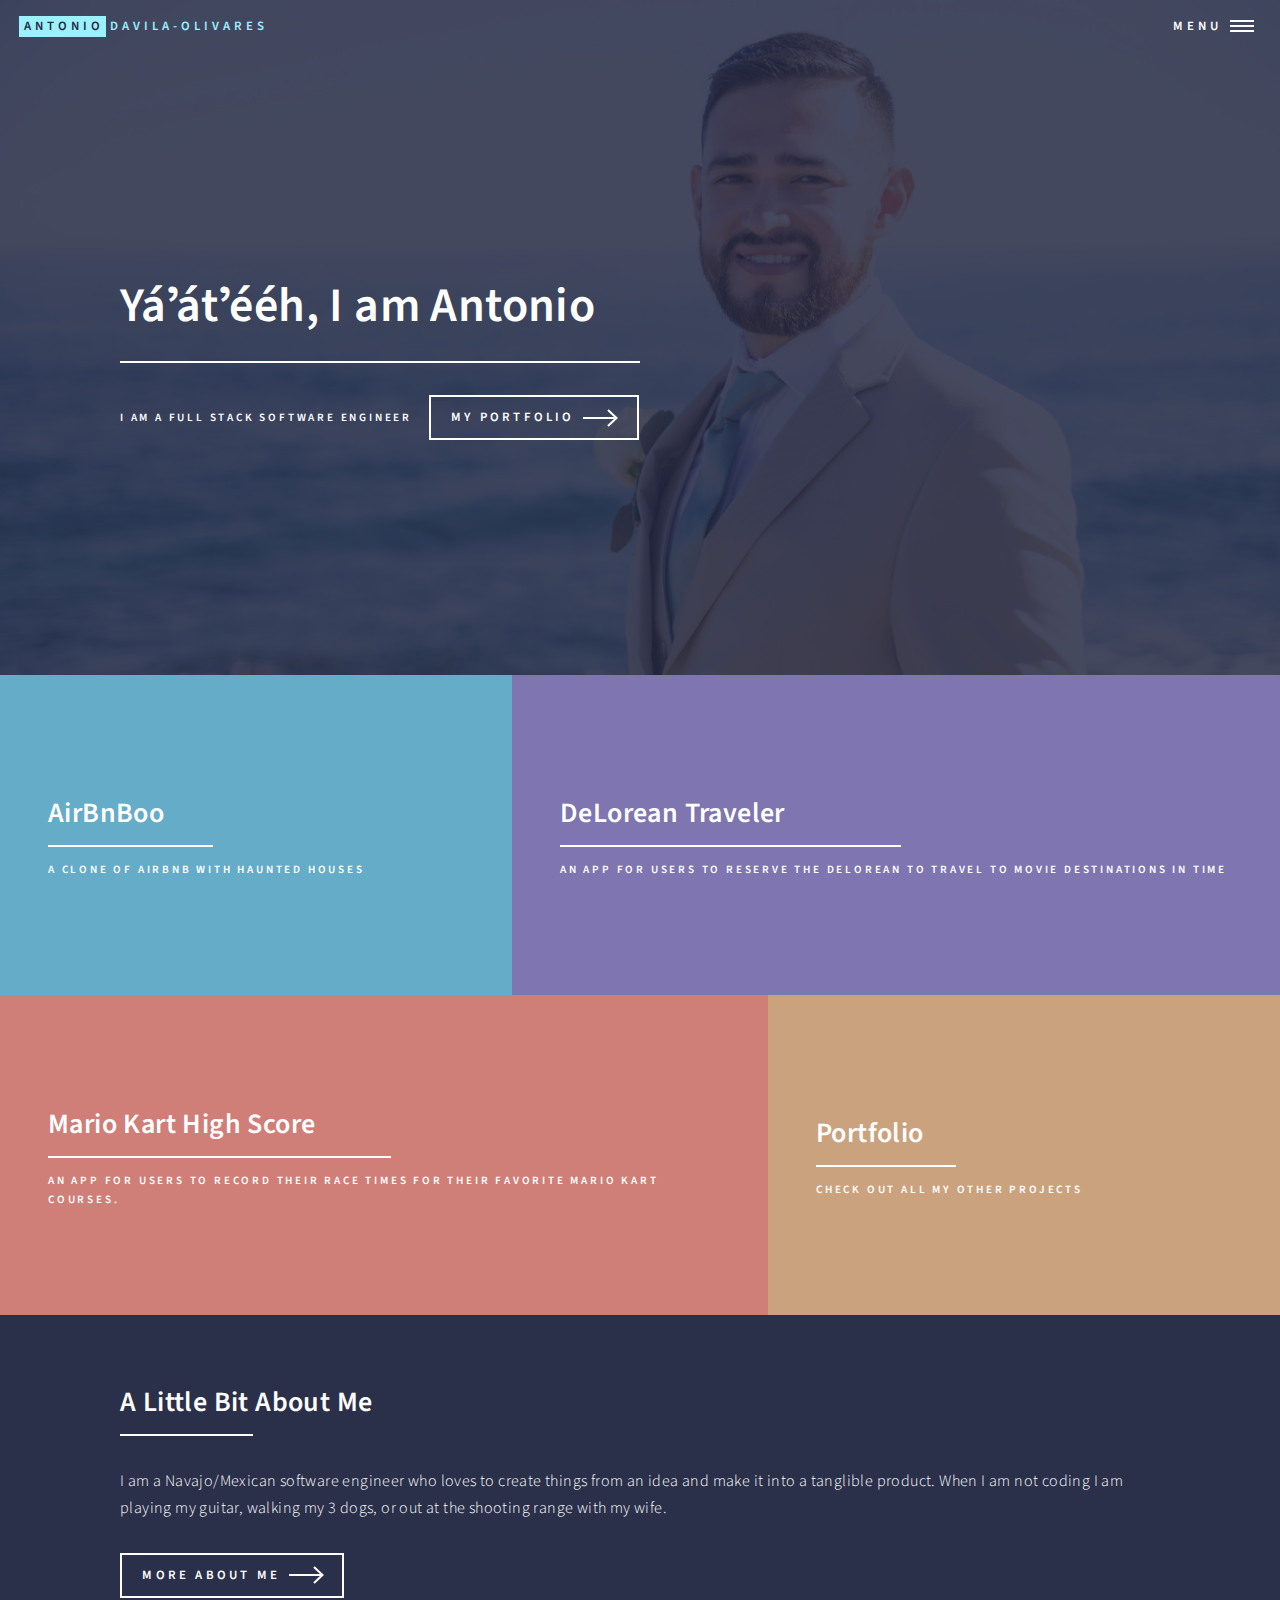
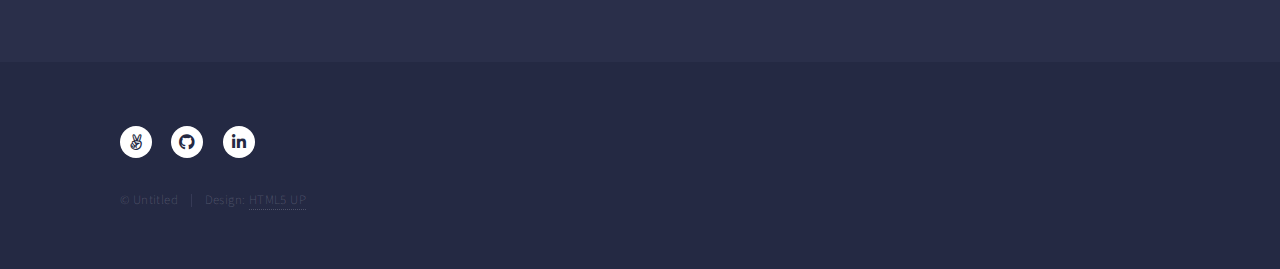
==== index.html @ 23ee0248 "working on landingPage" ====
<!DOCTYPE HTML>
<!--
	Forty by HTML5 UP
	html5up.net | @ajlkn
	Free for personal and commercial use under the CCA 3.0 license (html5up.net/license)
-->
<html>
	<head>
		<title>Antonio Davila-Olivares</title>
		<meta charset="utf-8" />
		<meta name="viewport" content="width=device-width, initial-scale=1, user-scalable=no" />
		<link rel="stylesheet" href="assets/css/main.css" />
		<noscript><link rel="stylesheet" href="assets/css/noscript.css" /></noscript>
	</head>
	<body class="is-preload">

		<!-- Wrapper -->
			<div id="wrapper">

				<!-- Header -->
					<header id="header" class="alt">
						<a href="index.html" class="logo"><strong>Antonio</strong><span>Davila-Olivares</span></a>
						<nav>
							<a href="#menu">Menu</a>
						</nav>
					</header>

				<!-- Menu -->
					<nav id="menu">
						<ul class="links">
							<li><a href="index.html">Home</a></li>
							<li><a href="landing.html">Portfolio</a></li>
							<li><a href="generic.html">About Me</a></li>
							<li><a href="elements.html">Technologies</a></li>
						</ul>
					</nav>

				<!-- Banner -->
					<section id="banner" class="major">
						<div class="inner">
							<header class="major">
								<h1>Yáʼátʼééh, I am Antonio</h1>
							</header>
							<div class="content">
								<p>I am a full stack software engineer</p>
								<ul class="actions">
									<li><a href="landing.html" class="button next scrolly">My Portfolio</a></li>
								</ul>
							</div>
						</div>
					</section>

				<!-- Main -->
					<div id="main">


						<!-- One -->
							<section id="one" class="tiles">
								<article>
									<span class="image">
										<img src="https://media1.giphy.com/media/W5rXveDngb0D6/giphy.gif?cid=ecf05e47oifpholfe19t1qh4nmz3v8sw7a6w4mc2pzwg3xkx&rid=giphy.gif&ct=g" alt="" />
									</span>
									<header class="major">
										<h3><a href="https://github.com/D3vila/AirBnBoo-SoloProject" class="link">AirBnBoo</a></h3>
										<p> A clone of Airbnb with haunted houses</p>
									</header>
								</article>
								<article>
									<span class="image">
										<img src="https://media4.giphy.com/media/xsF1FSDbjguis/giphy.gif?cid=ecf05e475w88r92zbsj252c6mgjaj22ng791pa59imxisonp&rid=giphy.gif&ct=g" alt="" />
									</span>
									<header class="major">
										<h3><a href="https://solo-project-bttf.herokuapp.com/" class="link">DeLorean Traveler</a></h3>
										<p>an app for users to reserve the Delorean to travel to movie destinations in time</p>
									</header>
								</article>
								<article>
									<span class="image">
										<img src="https://media3.giphy.com/media/3otPoptHYvXtDAqwxO/giphy.gif?cid=ecf05e47icu1dcdpd5lq7aym16qsueprvhxlj3joc48tbfrv&rid=giphy.gif&ct=g" alt="" />
									</span>
									<header class="major">
										<h3><a href="https://mk-highscores.herokuapp.com/" class="link">Mario Kart High Score</a></h3>
										<p>an app for users to record their race times for their favorite Mario Kart courses.</p>
									</header>
								</article>
								<article>
									<span class="image">
										<img src="https://media4.giphy.com/media/26tn33aiTi1jkl6H6/giphy.gif?cid=ecf05e473yp33sf59au4kofpn9oe1up4dvb3ak9xywgc6qxr&rid=giphy.gif&ct=g" alt="" />
									</span>
									<header class="major">
										<h3><a href="landing.html" class="link">Portfolio</a></h3>
										<p>Check out all my other projects</p>
									</header>
								</article>
							</section>

						<!-- Two -->
							<section id="two">
								<div class="inner">
									<header class="major">
										<h2>A Little Bit About Me</h2>
									</header>
									<p>I am a Navajo/Mexican software engineer who loves to create things from an idea and make it into a tanglible product. When I am not coding I am playing my guitar, walking my 3 dogs, or out at the shooting range with my wife. </p>
									<ul class="actions">
										<li><a href="landing.html" class="button next">More about me</a></li>
									</ul>
								</div>
							</section>

					</div>

				<!-- Contact -->
					<!-- <section id="contact">
						<div class="inner">
							<section>
								<form method="post" action="#">
									<div class="fields">
										<div class="field half">
											<label for="name">Name</label>
											<input type="text" name="name" id="name" />
										</div>
										<div class="field half">
											<label for="email">Email</label>
											<input type="text" name="email" id="email" />
										</div>
										<div class="field">
											<label for="message">Message</label>
											<textarea name="message" id="message" rows="6"></textarea>
										</div>
									</div>
									<ul class="actions">
										<li><input type="submit" value="Send Message" class="primary" /></li>
										<li><input type="reset" value="Clear" /></li>
									</ul>
								</form>
							</section>
							<section class="split">
								<section>
									<div class="contact-method">
										<span class="icon solid alt fa-envelope"></span>
										<h3>Email</h3>
										<a href="#">information@untitled.tld</a>
									</div>
								</section>
								<section>
									<div class="contact-method">
										<span class="icon solid alt fa-phone"></span>
										<h3>Phone</h3>
										<span>(000) 000-0000 x12387</span>
									</div>
								</section>
								<section>
									<div class="contact-method">
										<span class="icon solid alt fa-home"></span>
										<h3>Address</h3>
										<span>1234 Somewhere Road #5432<br />
										Nashville, TN 00000<br />
										United States of America</span>
									</div>
								</section>
							</section>
						</div>
					</section> -->

				<!-- Footer -->
					<footer id="footer">
						<div class="inner">
							<ul class="icons">
								<!-- <li><a href="#" class="icon brands alt fa-twitter"><span class="label">Twitter</span></a></li>
								<li><a href="#" class="icon brands alt fa-facebook-f"><span class="label">Facebook</span></a></li> -->
								<li><a href="https://angel.co/u/antonio-davila-olivares" class="icon brands alt fa-angellist"><span class="label">Angel List</span></a></li>
								<li><a href="https://github.com/D3vila" class="icon brands alt fa-github"><span class="label">GitHub</span></a></li>
								<li><a href="https://www.linkedin.com/in/antonio-davila-olivares-843856212/" class="icon brands alt fa-linkedin-in"><span class="label">LinkedIn</span></a></li>
							</ul>
							<ul class="copyright">
								<li>&copy; Untitled</li><li>Design: <a href="https://html5up.net">HTML5 UP</a></li>
							</ul>
						</div>
					</footer>

			</div>

		<!-- Scripts -->
			<script src="assets/js/jquery.min.js"></script>
			<script src="assets/js/jquery.scrolly.min.js"></script>
			<script src="assets/js/jquery.scrollex.min.js"></script>
			<script src="assets/js/browser.min.js"></script>
			<script src="assets/js/breakpoints.min.js"></script>
			<script src="assets/js/util.js"></script>
			<script src="assets/js/main.js"></script>

	</body>
</html>
---- assets/css/main.css ----
@import url(fontawesome-all.min.css);
@import url("https://fonts.googleapis.com/css?family=Source+Sans+Pro:300,300italic,600,600italic");

/*
	Forty by HTML5 UP
	html5up.net | @ajlkn
	Free for personal and commercial use under the CCA 3.0 license (html5up.net/license)
*/

html, body, div, span, applet, object,
iframe, h1, h2, h3, h4, h5, h6, p, blockquote,
pre, a, abbr, acronym, address, big, cite,
code, del, dfn, em, img, ins, kbd, q, s, samp,
small, strike, strong, sub, sup, tt, var, b,
u, i, center, dl, dt, dd, ol, ul, li, fieldset,
form, label, legend, table, caption, tbody,
tfoot, thead, tr, th, td, article, aside,
canvas, details, embed, figure, figcaption,
footer, header, hgroup, menu, nav, output, ruby,
section, summary, time, mark, audio, video {
	margin: 0;
	padding: 0;
	border: 0;
	font-size: 100%;
	font: inherit;
	vertical-align: baseline;}

article, aside, details, figcaption, figure,
footer, header, hgroup, menu, nav, section {
	display: block;}

body {
	line-height: 1;
}

ol, ul {
	list-style: none;
}

blockquote, q {
	quotes: none;
}

	blockquote:before, blockquote:after, q:before, q:after {
		content: '';
		content: none;
	}

table {
	border-collapse: collapse;
	border-spacing: 0;
}

body {
	-webkit-text-size-adjust: none;
}

mark {
	background-color: transparent;
	color: inherit;
}

input::-moz-focus-inner {
	border: 0;
	padding: 0;
}

input, select, textarea {
	-moz-appearance: none;
	-webkit-appearance: none;
	-ms-appearance: none;
	appearance: none;
}

/* Basic */

	@-ms-viewport {
		width: device-width;
	}

	body {
		-ms-overflow-style: scrollbar;
	}

	@media screen and (max-width: 480px) {

		html, body {
			min-width: 320px;
		}

	}

	html {
		box-sizing: border-box;
	}

	*, *:before, *:after {
		box-sizing: inherit;
	}

	body {
		background: #242943;
	}

		body.is-preload *, body.is-preload *:before, body.is-preload *:after {
			-moz-animation: none !important;
			-webkit-animation: none !important;
			-ms-animation: none !important;
			animation: none !important;
			-moz-transition: none !important;
			-webkit-transition: none !important;
			-ms-transition: none !important;
			transition: none !important;
		}

/* Type */

	body, input, select, textarea {
		color: #ffffff;
		font-family: "Source Sans Pro", Helvetica, sans-serif;
		font-size: 17pt;
		font-weight: 300;
		letter-spacing: 0.025em;
		line-height: 1.65;
	}

		@media screen and (max-width: 1680px) {

			body, input, select, textarea {
				font-size: 14pt;
			}

		}

		@media screen and (max-width: 1280px) {

			body, input, select, textarea {
				font-size: 12pt;
			}

		}

		@media screen and (max-width: 360px) {

			body, input, select, textarea {
				font-size: 11pt;
			}

		}

	a {
		-moz-transition: color 0.2s ease-in-out, border-bottom-color 0.2s ease-in-out;
		-webkit-transition: color 0.2s ease-in-out, border-bottom-color 0.2s ease-in-out;
		-ms-transition: color 0.2s ease-in-out, border-bottom-color 0.2s ease-in-out;
		transition: color 0.2s ease-in-out, border-bottom-color 0.2s ease-in-out;
		border-bottom: dotted 1px;
		color: inherit;
		text-decoration: none;
	}

		a:hover {
			border-bottom-color: transparent;
			color: #9bf1ff !important;
		}

		a:active {
			color: #53e3fb !important;
		}

	strong, b {
		color: #ffffff;
		font-weight: 600;
	}

	em, i {
		font-style: italic;
	}

	p {
		margin: 0 0 2em 0;
	}

	h1, h2, h3, h4, h5, h6 {
		color: #ffffff;
		font-weight: 600;
		line-height: 1.65;
		margin: 0 0 1em 0;
	}

		h1 a, h2 a, h3 a, h4 a, h5 a, h6 a {
			color: inherit;
			border-bottom: 0;
		}

	h1 {
		font-size: 2.5em;
	}

	h2 {
		font-size: 1.75em;
	}

	h3 {
		font-size: 1.35em;
	}

	h4 {
		font-size: 1.1em;
	}

	h5 {
		font-size: 0.9em;
	}

	h6 {
		font-size: 0.7em;
	}

	@media screen and (max-width: 736px) {

		h1 {
			font-size: 2em;
		}

		h2 {
			font-size: 1.5em;
		}

		h3 {
			font-size: 1.25em;
		}

	}

	sub {
		font-size: 0.8em;
		position: relative;
		top: 0.5em;
	}

	sup {
		font-size: 0.8em;
		position: relative;
		top: -0.5em;
	}

	blockquote {
		border-left: solid 4px rgba(212, 212, 255, 0.1);
		font-style: italic;
		margin: 0 0 2em 0;
		padding: 0.5em 0 0.5em 2em;
	}

	code {
		background: rgba(212, 212, 255, 0.035);
		font-family: "Courier New", monospace;
		font-size: 0.9em;
		margin: 0 0.25em;
		padding: 0.25em 0.65em;
	}

	pre {
		-webkit-overflow-scrolling: touch;
		font-family: "Courier New", monospace;
		font-size: 0.9em;
		margin: 0 0 2em 0;
	}

		pre code {
			display: block;
			line-height: 1.75;
			padding: 1em 1.5em;
			overflow-x: auto;
		}

	hr {
		border: 0;
		border-bottom: solid 1px rgba(212, 212, 255, 0.1);
		margin: 2em 0;
	}

		hr.major {
			margin: 3em 0;
		}

	.align-left {
		text-align: left;
	}

	.align-center {
		text-align: center;
	}

	.align-right {
		text-align: right;
	}

/* Row */

	.row {
		display: flex;
		flex-wrap: wrap;
		box-sizing: border-box;
		align-items: stretch;
	}

		.row > * {
			box-sizing: border-box;
		}

		.row.gtr-uniform > * > :last-child {
			margin-bottom: 0;
		}

		.row.aln-left {
			justify-content: flex-start;
		}

		.row.aln-center {
			justify-content: center;
		}

		.row.aln-right {
			justify-content: flex-end;
		}

		.row.aln-top {
			align-items: flex-start;
		}

		.row.aln-middle {
			align-items: center;
		}

		.row.aln-bottom {
			align-items: flex-end;
		}

		.row > .imp {
			order: -1;
		}

		.row > .col-1 {
			width: 8.33333%;
		}

		.row > .off-1 {
			margin-left: 8.33333%;
		}

		.row > .col-2 {
			width: 16.66667%;
		}

		.row > .off-2 {
			margin-left: 16.66667%;
		}

		.row > .col-3 {
			width: 25%;
		}

		.row > .off-3 {
			margin-left: 25%;
		}

		.row > .col-4 {
			width: 33.33333%;
		}

		.row > .off-4 {
			margin-left: 33.33333%;
		}

		.row > .col-5 {
			width: 41.66667%;
		}

		.row > .off-5 {
			margin-left: 41.66667%;
		}

		.row > .col-6 {
			width: 50%;
		}

		.row > .off-6 {
			margin-left: 50%;
		}

		.row > .col-7 {
			width: 58.33333%;
		}

		.row > .off-7 {
			margin-left: 58.33333%;
		}

		.row > .col-8 {
			width: 66.66667%;
		}

		.row > .off-8 {
			margin-left: 66.66667%;
		}

		.row > .col-9 {
			width: 75%;
		}

		.row > .off-9 {
			margin-left: 75%;
		}

		.row > .col-10 {
			width: 83.33333%;
		}

		.row > .off-10 {
			margin-left: 83.33333%;
		}

		.row > .col-11 {
			width: 91.66667%;
		}

		.row > .off-11 {
			margin-left: 91.66667%;
		}

		.row > .col-12 {
			width: 100%;
		}

		.row > .off-12 {
			margin-left: 100%;
		}

		.row.gtr-0 {
			margin-top: 0;
			margin-left: 0em;
		}

			.row.gtr-0 > * {
				padding: 0 0 0 0em;
			}

			.row.gtr-0.gtr-uniform {
				margin-top: 0em;
			}

				.row.gtr-0.gtr-uniform > * {
					padding-top: 0em;
				}

		.row.gtr-25 {
			margin-top: 0;
			margin-left: -0.5em;
		}

			.row.gtr-25 > * {
				padding: 0 0 0 0.5em;
			}

			.row.gtr-25.gtr-uniform {
				margin-top: -0.5em;
			}

				.row.gtr-25.gtr-uniform > * {
					padding-top: 0.5em;
				}

		.row.gtr-50 {
			margin-top: 0;
			margin-left: -1em;
		}

			.row.gtr-50 > * {
				padding: 0 0 0 1em;
			}

			.row.gtr-50.gtr-uniform {
				margin-top: -1em;
			}

				.row.gtr-50.gtr-uniform > * {
					padding-top: 1em;
				}

		.row {
			margin-top: 0;
			margin-left: -2em;
		}

			.row > * {
				padding: 0 0 0 2em;
			}

			.row.gtr-uniform {
				margin-top: -2em;
			}

				.row.gtr-uniform > * {
					padding-top: 2em;
				}

		.row.gtr-150 {
			margin-top: 0;
			margin-left: -3em;
		}

			.row.gtr-150 > * {
				padding: 0 0 0 3em;
			}

			.row.gtr-150.gtr-uniform {
				margin-top: -3em;
			}

				.row.gtr-150.gtr-uniform > * {
					padding-top: 3em;
				}

		.row.gtr-200 {
			margin-top: 0;
			margin-left: -4em;
		}

			.row.gtr-200 > * {
				padding: 0 0 0 4em;
			}

			.row.gtr-200.gtr-uniform {
				margin-top: -4em;
			}

				.row.gtr-200.gtr-uniform > * {
					padding-top: 4em;
				}

		@media screen and (max-width: 1680px) {

			.row {
				display: flex;
				flex-wrap: wrap;
				box-sizing: border-box;
				align-items: stretch;
			}

				.row > * {
					box-sizing: border-box;
				}

				.row.gtr-uniform > * > :last-child {
					margin-bottom: 0;
				}

				.row.aln-left {
					justify-content: flex-start;
				}

				.row.aln-center {
					justify-content: center;
				}

				.row.aln-right {
					justify-content: flex-end;
				}

				.row.aln-top {
					align-items: flex-start;
				}

				.row.aln-middle {
					align-items: center;
				}

				.row.aln-bottom {
					align-items: flex-end;
				}

				.row > .imp-xlarge {
					order: -1;
				}

				.row > .col-1-xlarge {
					width: 8.33333%;
				}

				.row > .off-1-xlarge {
					margin-left: 8.33333%;
				}

				.row > .col-2-xlarge {
					width: 16.66667%;
				}

				.row > .off-2-xlarge {
					margin-left: 16.66667%;
				}

				.row > .col-3-xlarge {
					width: 25%;
				}

				.row > .off-3-xlarge {
					margin-left: 25%;
				}

				.row > .col-4-xlarge {
					width: 33.33333%;
				}

				.row > .off-4-xlarge {
					margin-left: 33.33333%;
				}

				.row > .col-5-xlarge {
					width: 41.66667%;
				}

				.row > .off-5-xlarge {
					margin-left: 41.66667%;
				}

				.row > .col-6-xlarge {
					width: 50%;
				}

				.row > .off-6-xlarge {
					margin-left: 50%;
				}

				.row > .col-7-xlarge {
					width: 58.33333%;
				}

				.row > .off-7-xlarge {
					margin-left: 58.33333%;
				}

				.row > .col-8-xlarge {
					width: 66.66667%;
				}

				.row > .off-8-xlarge {
					margin-left: 66.66667%;
				}

				.row > .col-9-xlarge {
					width: 75%;
				}

				.row > .off-9-xlarge {
					margin-left: 75%;
				}

				.row > .col-10-xlarge {
					width: 83.33333%;
				}

				.row > .off-10-xlarge {
					margin-left: 83.33333%;
				}

				.row > .col-11-xlarge {
					width: 91.66667%;
				}

				.row > .off-11-xlarge {
					margin-left: 91.66667%;
				}

				.row > .col-12-xlarge {
					width: 100%;
				}

				.row > .off-12-xlarge {
					margin-left: 100%;
				}

				.row.gtr-0 {
					margin-top: 0;
					margin-left: 0em;
				}

					.row.gtr-0 > * {
						padding: 0 0 0 0em;
					}

					.row.gtr-0.gtr-uniform {
						margin-top: 0em;
					}

						.row.gtr-0.gtr-uniform > * {
							padding-top: 0em;
						}

				.row.gtr-25 {
					margin-top: 0;
					margin-left: -0.5em;
				}

					.row.gtr-25 > * {
						padding: 0 0 0 0.5em;
					}

					.row.gtr-25.gtr-uniform {
						margin-top: -0.5em;
					}

						.row.gtr-25.gtr-uniform > * {
							padding-top: 0.5em;
						}

				.row.gtr-50 {
					margin-top: 0;
					margin-left: -1em;
				}

					.row.gtr-50 > * {
						padding: 0 0 0 1em;
					}

					.row.gtr-50.gtr-uniform {
						margin-top: -1em;
					}

						.row.gtr-50.gtr-uniform > * {
							padding-top: 1em;
						}

				.row {
					margin-top: 0;
					margin-left: -2em;
				}

					.row > * {
						padding: 0 0 0 2em;
					}

					.row.gtr-uniform {
						margin-top: -2em;
					}

						.row.gtr-uniform > * {
							padding-top: 2em;
						}

				.row.gtr-150 {
					margin-top: 0;
					margin-left: -3em;
				}

					.row.gtr-150 > * {
						padding: 0 0 0 3em;
					}

					.row.gtr-150.gtr-uniform {
						margin-top: -3em;
					}

						.row.gtr-150.gtr-uniform > * {
							padding-top: 3em;
						}

				.row.gtr-200 {
					margin-top: 0;
					margin-left: -4em;
				}

					.row.gtr-200 > * {
						padding: 0 0 0 4em;
					}

					.row.gtr-200.gtr-uniform {
						margin-top: -4em;
					}

						.row.gtr-200.gtr-uniform > * {
							padding-top: 4em;
						}

		}

		@media screen and (max-width: 1280px) {

			.row {
				display: flex;
				flex-wrap: wrap;
				box-sizing: border-box;
				align-items: stretch;
			}

				.row > * {
					box-sizing: border-box;
				}

				.row.gtr-uniform > * > :last-child {
					margin-bottom: 0;
				}

				.row.aln-left {
					justify-content: flex-start;
				}

				.row.aln-center {
					justify-content: center;
				}

				.row.aln-right {
					justify-content: flex-end;
				}

				.row.aln-top {
					align-items: flex-start;
				}

				.row.aln-middle {
					align-items: center;
				}

				.row.aln-bottom {
					align-items: flex-end;
				}

				.row > .imp-large {
					order: -1;
				}

				.row > .col-1-large {
					width: 8.33333%;
				}

				.row > .off-1-large {
					margin-left: 8.33333%;
				}

				.row > .col-2-large {
					width: 16.66667%;
				}

				.row > .off-2-large {
					margin-left: 16.66667%;
				}

				.row > .col-3-large {
					width: 25%;
				}

				.row > .off-3-large {
					margin-left: 25%;
				}

				.row > .col-4-large {
					width: 33.33333%;
				}

				.row > .off-4-large {
					margin-left: 33.33333%;
				}

				.row > .col-5-large {
					width: 41.66667%;
				}

				.row > .off-5-large {
					margin-left: 41.66667%;
				}

				.row > .col-6-large {
					width: 50%;
				}

				.row > .off-6-large {
					margin-left: 50%;
				}

				.row > .col-7-large {
					width: 58.33333%;
				}

				.row > .off-7-large {
					margin-left: 58.33333%;
				}

				.row > .col-8-large {
					width: 66.66667%;
				}

				.row > .off-8-large {
					margin-left: 66.66667%;
				}

				.row > .col-9-large {
					width: 75%;
				}

				.row > .off-9-large {
					margin-left: 75%;
				}

				.row > .col-10-large {
					width: 83.33333%;
				}

				.row > .off-10-large {
					margin-left: 83.33333%;
				}

				.row > .col-11-large {
					width: 91.66667%;
				}

				.row > .off-11-large {
					margin-left: 91.66667%;
				}

				.row > .col-12-large {
					width: 100%;
				}

				.row > .off-12-large {
					margin-left: 100%;
				}

				.row.gtr-0 {
					margin-top: 0;
					margin-left: 0em;
				}

					.row.gtr-0 > * {
						padding: 0 0 0 0em;
					}

					.row.gtr-0.gtr-uniform {
						margin-top: 0em;
					}

						.row.gtr-0.gtr-uniform > * {
							padding-top: 0em;
						}

				.row.gtr-25 {
					margin-top: 0;
					margin-left: -0.375em;
				}

					.row.gtr-25 > * {
						padding: 0 0 0 0.375em;
					}

					.row.gtr-25.gtr-uniform {
						margin-top: -0.375em;
					}

						.row.gtr-25.gtr-uniform > * {
							padding-top: 0.375em;
						}

				.row.gtr-50 {
					margin-top: 0;
					margin-left: -0.75em;
				}

					.row.gtr-50 > * {
						padding: 0 0 0 0.75em;
					}

					.row.gtr-50.gtr-uniform {
						margin-top: -0.75em;
					}

						.row.gtr-50.gtr-uniform > * {
							padding-top: 0.75em;
						}

				.row {
					margin-top: 0;
					margin-left: -1.5em;
				}

					.row > * {
						padding: 0 0 0 1.5em;
					}

					.row.gtr-uniform {
						margin-top: -1.5em;
					}

						.row.gtr-uniform > * {
							padding-top: 1.5em;
						}

				.row.gtr-150 {
					margin-top: 0;
					margin-left: -2.25em;
				}

					.row.gtr-150 > * {
						padding: 0 0 0 2.25em;
					}

					.row.gtr-150.gtr-uniform {
						margin-top: -2.25em;
					}

						.row.gtr-150.gtr-uniform > * {
							padding-top: 2.25em;
						}

				.row.gtr-200 {
					margin-top: 0;
					margin-left: -3em;
				}

					.row.gtr-200 > * {
						padding: 0 0 0 3em;
					}

					.row.gtr-200.gtr-uniform {
						margin-top: -3em;
					}

						.row.gtr-200.gtr-uniform > * {
							padding-top: 3em;
						}

		}

		@media screen and (max-width: 980px) {

			.row {
				display: flex;
				flex-wrap: wrap;
				box-sizing: border-box;
				align-items: stretch;
			}

				.row > * {
					box-sizing: border-box;
				}

				.row.gtr-uniform > * > :last-child {
					margin-bottom: 0;
				}

				.row.aln-left {
					justify-content: flex-start;
				}

				.row.aln-center {
					justify-content: center;
				}

				.row.aln-right {
					justify-content: flex-end;
				}

				.row.aln-top {
					align-items: flex-start;
				}

				.row.aln-middle {
					align-items: center;
				}

				.row.aln-bottom {
					align-items: flex-end;
				}

				.row > .imp-medium {
					order: -1;
				}

				.row > .col-1-medium {
					width: 8.33333%;
				}

				.row > .off-1-medium {
					margin-left: 8.33333%;
				}

				.row > .col-2-medium {
					width: 16.66667%;
				}

				.row > .off-2-medium {
					margin-left: 16.66667%;
				}

				.row > .col-3-medium {
					width: 25%;
				}

				.row > .off-3-medium {
					margin-left: 25%;
				}

				.row > .col-4-medium {
					width: 33.33333%;
				}

				.row > .off-4-medium {
					margin-left: 33.33333%;
				}

				.row > .col-5-medium {
					width: 41.66667%;
				}

				.row > .off-5-medium {
					margin-left: 41.66667%;
				}

				.row > .col-6-medium {
					width: 50%;
				}

				.row > .off-6-medium {
					margin-left: 50%;
				}

				.row > .col-7-medium {
					width: 58.33333%;
				}

				.row > .off-7-medium {
					margin-left: 58.33333%;
				}

				.row > .col-8-medium {
					width: 66.66667%;
				}

				.row > .off-8-medium {
					margin-left: 66.66667%;
				}

				.row > .col-9-medium {
					width: 75%;
				}

				.row > .off-9-medium {
					margin-left: 75%;
				}

				.row > .col-10-medium {
					width: 83.33333%;
				}

				.row > .off-10-medium {
					margin-left: 83.33333%;
				}

				.row > .col-11-medium {
					width: 91.66667%;
				}

				.row > .off-11-medium {
					margin-left: 91.66667%;
				}

				.row > .col-12-medium {
					width: 100%;
				}

				.row > .off-12-medium {
					margin-left: 100%;
				}

				.row.gtr-0 {
					margin-top: 0;
					margin-left: 0em;
				}

					.row.gtr-0 > * {
						padding: 0 0 0 0em;
					}

					.row.gtr-0.gtr-uniform {
						margin-top: 0em;
					}

						.row.gtr-0.gtr-uniform > * {
							padding-top: 0em;
						}

				.row.gtr-25 {
					margin-top: 0;
					margin-left: -0.375em;
				}

					.row.gtr-25 > * {
						padding: 0 0 0 0.375em;
					}

					.row.gtr-25.gtr-uniform {
						margin-top: -0.375em;
					}

						.row.gtr-25.gtr-uniform > * {
							padding-top: 0.375em;
						}

				.row.gtr-50 {
					margin-top: 0;
					margin-left: -0.75em;
				}

					.row.gtr-50 > * {
						padding: 0 0 0 0.75em;
					}

					.row.gtr-50.gtr-uniform {
						margin-top: -0.75em;
					}

						.row.gtr-50.gtr-uniform > * {
							padding-top: 0.75em;
						}

				.row {
					margin-top: 0;
					margin-left: -1.5em;
				}

					.row > * {
						padding: 0 0 0 1.5em;
					}

					.row.gtr-uniform {
						margin-top: -1.5em;
					}

						.row.gtr-uniform > * {
							padding-top: 1.5em;
						}

				.row.gtr-150 {
					margin-top: 0;
					margin-left: -2.25em;
				}

					.row.gtr-150 > * {
						padding: 0 0 0 2.25em;
					}

					.row.gtr-150.gtr-uniform {
						margin-top: -2.25em;
					}

						.row.gtr-150.gtr-uniform > * {
							padding-top: 2.25em;
						}

				.row.gtr-200 {
					margin-top: 0;
					margin-left: -3em;
				}

					.row.gtr-200 > * {
						padding: 0 0 0 3em;
					}

					.row.gtr-200.gtr-uniform {
						margin-top: -3em;
					}

						.row.gtr-200.gtr-uniform > * {
							padding-top: 3em;
						}

		}

		@media screen and (max-width: 736px) {

			.row {
				display: flex;
				flex-wrap: wrap;
				box-sizing: border-box;
				align-items: stretch;
			}

				.row > * {
					box-sizing: border-box;
				}

				.row.gtr-uniform > * > :last-child {
					margin-bottom: 0;
				}

				.row.aln-left {
					justify-content: flex-start;
				}

				.row.aln-center {
					justify-content: center;
				}

				.row.aln-right {
					justify-content: flex-end;
				}

				.row.aln-top {
					align-items: flex-start;
				}

				.row.aln-middle {
					align-items: center;
				}

				.row.aln-bottom {
					align-items: flex-end;
				}

				.row > .imp-small {
					order: -1;
				}

				.row > .col-1-small {
					width: 8.33333%;
				}

				.row > .off-1-small {
					margin-left: 8.33333%;
				}

				.row > .col-2-small {
					width: 16.66667%;
				}

				.row > .off-2-small {
					margin-left: 16.66667%;
				}

				.row > .col-3-small {
					width: 25%;
				}

				.row > .off-3-small {
					margin-left: 25%;
				}

				.row > .col-4-small {
					width: 33.33333%;
				}

				.row > .off-4-small {
					margin-left: 33.33333%;
				}

				.row > .col-5-small {
					width: 41.66667%;
				}

				.row > .off-5-small {
					margin-left: 41.66667%;
				}

				.row > .col-6-small {
					width: 50%;
				}

				.row > .off-6-small {
					margin-left: 50%;
				}

				.row > .col-7-small {
					width: 58.33333%;
				}

				.row > .off-7-small {
					margin-left: 58.33333%;
				}

				.row > .col-8-small {
					width: 66.66667%;
				}

				.row > .off-8-small {
					margin-left: 66.66667%;
				}

				.row > .col-9-small {
					width: 75%;
				}

				.row > .off-9-small {
					margin-left: 75%;
				}

				.row > .col-10-small {
					width: 83.33333%;
				}

				.row > .off-10-small {
					margin-left: 83.33333%;
				}

				.row > .col-11-small {
					width: 91.66667%;
				}

				.row > .off-11-small {
					margin-left: 91.66667%;
				}

				.row > .col-12-small {
					width: 100%;
				}

				.row > .off-12-small {
					margin-left: 100%;
				}

				.row.gtr-0 {
					margin-top: 0;
					margin-left: 0em;
				}

					.row.gtr-0 > * {
						padding: 0 0 0 0em;
					}

					.row.gtr-0.gtr-uniform {
						margin-top: 0em;
					}

						.row.gtr-0.gtr-uniform > * {
							padding-top: 0em;
						}

				.row.gtr-25 {
					margin-top: 0;
					margin-left: -0.3125em;
				}

					.row.gtr-25 > * {
						padding: 0 0 0 0.3125em;
					}

					.row.gtr-25.gtr-uniform {
						margin-top: -0.3125em;
					}

						.row.gtr-25.gtr-uniform > * {
							padding-top: 0.3125em;
						}

				.row.gtr-50 {
					margin-top: 0;
					margin-left: -0.625em;
				}

					.row.gtr-50 > * {
						padding: 0 0 0 0.625em;
					}

					.row.gtr-50.gtr-uniform {
						margin-top: -0.625em;
					}

						.row.gtr-50.gtr-uniform > * {
							padding-top: 0.625em;
						}

				.row {
					margin-top: 0;
					margin-left: -1.25em;
				}

					.row > * {
						padding: 0 0 0 1.25em;
					}

					.row.gtr-uniform {
						margin-top: -1.25em;
					}

						.row.gtr-uniform > * {
							padding-top: 1.25em;
						}

				.row.gtr-150 {
					margin-top: 0;
					margin-left: -1.875em;
				}

					.row.gtr-150 > * {
						padding: 0 0 0 1.875em;
					}

					.row.gtr-150.gtr-uniform {
						margin-top: -1.875em;
					}

						.row.gtr-150.gtr-uniform > * {
							padding-top: 1.875em;
						}

				.row.gtr-200 {
					margin-top: 0;
					margin-left: -2.5em;
				}

					.row.gtr-200 > * {
						padding: 0 0 0 2.5em;
					}

					.row.gtr-200.gtr-uniform {
						margin-top: -2.5em;
					}

						.row.gtr-200.gtr-uniform > * {
							padding-top: 2.5em;
						}

		}

		@media screen and (max-width: 480px) {

			.row {
				display: flex;
				flex-wrap: wrap;
				box-sizing: border-box;
				align-items: stretch;
			}

				.row > * {
					box-sizing: border-box;
				}

				.row.gtr-uniform > * > :last-child {
					margin-bottom: 0;
				}

				.row.aln-left {
					justify-content: flex-start;
				}

				.row.aln-center {
					justify-content: center;
				}

				.row.aln-right {
					justify-content: flex-end;
				}

				.row.aln-top {
					align-items: flex-start;
				}

				.row.aln-middle {
					align-items: center;
				}

				.row.aln-bottom {
					align-items: flex-end;
				}

				.row > .imp-xsmall {
					order: -1;
				}

				.row > .col-1-xsmall {
					width: 8.33333%;
				}

				.row > .off-1-xsmall {
					margin-left: 8.33333%;
				}

				.row > .col-2-xsmall {
					width: 16.66667%;
				}

				.row > .off-2-xsmall {
					margin-left: 16.66667%;
				}

				.row > .col-3-xsmall {
					width: 25%;
				}

				.row > .off-3-xsmall {
					margin-left: 25%;
				}

				.row > .col-4-xsmall {
					width: 33.33333%;
				}

				.row > .off-4-xsmall {
					margin-left: 33.33333%;
				}

				.row > .col-5-xsmall {
					width: 41.66667%;
				}

				.row > .off-5-xsmall {
					margin-left: 41.66667%;
				}

				.row > .col-6-xsmall {
					width: 50%;
				}

				.row > .off-6-xsmall {
					margin-left: 50%;
				}

				.row > .col-7-xsmall {
					width: 58.33333%;
				}

				.row > .off-7-xsmall {
					margin-left: 58.33333%;
				}

				.row > .col-8-xsmall {
					width: 66.66667%;
				}

				.row > .off-8-xsmall {
					margin-left: 66.66667%;
				}

				.row > .col-9-xsmall {
					width: 75%;
				}

				.row > .off-9-xsmall {
					margin-left: 75%;
				}

				.row > .col-10-xsmall {
					width: 83.33333%;
				}

				.row > .off-10-xsmall {
					margin-left: 83.33333%;
				}

				.row > .col-11-xsmall {
					width: 91.66667%;
				}

				.row > .off-11-xsmall {
					margin-left: 91.66667%;
				}

				.row > .col-12-xsmall {
					width: 100%;
				}

				.row > .off-12-xsmall {
					margin-left: 100%;
				}

				.row.gtr-0 {
					margin-top: 0;
					margin-left: 0em;
				}

					.row.gtr-0 > * {
						padding: 0 0 0 0em;
					}

					.row.gtr-0.gtr-uniform {
						margin-top: 0em;
					}

						.row.gtr-0.gtr-uniform > * {
							padding-top: 0em;
						}

				.row.gtr-25 {
					margin-top: 0;
					margin-left: -0.3125em;
				}

					.row.gtr-25 > * {
						padding: 0 0 0 0.3125em;
					}

					.row.gtr-25.gtr-uniform {
						margin-top: -0.3125em;
					}

						.row.gtr-25.gtr-uniform > * {
							padding-top: 0.3125em;
						}

				.row.gtr-50 {
					margin-top: 0;
					margin-left: -0.625em;
				}

					.row.gtr-50 > * {
						padding: 0 0 0 0.625em;
					}

					.row.gtr-50.gtr-uniform {
						margin-top: -0.625em;
					}

						.row.gtr-50.gtr-uniform > * {
							padding-top: 0.625em;
						}

				.row {
					margin-top: 0;
					margin-left: -1.25em;
				}

					.row > * {
						padding: 0 0 0 1.25em;
					}

					.row.gtr-uniform {
						margin-top: -1.25em;
					}

						.row.gtr-uniform > * {
							padding-top: 1.25em;
						}

				.row.gtr-150 {
					margin-top: 0;
					margin-left: -1.875em;
				}

					.row.gtr-150 > * {
						padding: 0 0 0 1.875em;
					}

					.row.gtr-150.gtr-uniform {
						margin-top: -1.875em;
					}

						.row.gtr-150.gtr-uniform > * {
							padding-top: 1.875em;
						}

				.row.gtr-200 {
					margin-top: 0;
					margin-left: -2.5em;
				}

					.row.gtr-200 > * {
						padding: 0 0 0 2.5em;
					}

					.row.gtr-200.gtr-uniform {
						margin-top: -2.5em;
					}

						.row.gtr-200.gtr-uniform > * {
							padding-top: 2.5em;
						}

		}

/* Section/Article */

	section.special, article.special {
		text-align: center;
	}

	header.major {
		width: -moz-max-content;
		width: -webkit-max-content;
		width: -ms-max-content;
		width: max-content;
		margin-bottom: 2em;
	}

		header.major > :first-child {
			margin-bottom: 0;
			width: calc(100% + 0.5em);
		}

			header.major > :first-child:after {
				content: '';
				background-color: #ffffff;
				display: block;
				height: 2px;
				margin: 0.325em 0 0.5em 0;
				width: 50%;
			}

		header.major > p {
			font-size: 0.7em;
			font-weight: 600;
			letter-spacing: 0.25em;
			margin-bottom: 0;
			text-transform: uppercase;
		}

		body.is-ie header.major > :first-child:after {
			max-width: 9em;
		}

		body.is-ie header.major > h1:after {
			max-width: 100% !important;
		}

	@media screen and (max-width: 736px) {

		header.major > p br {
			display: none;
		}

	}

/* Form */

	form {
		margin: 0 0 2em 0;
	}

		form > :last-child {
			margin-bottom: 0;
		}

		form > .fields {
			display: -moz-flex;
			display: -webkit-flex;
			display: -ms-flex;
			display: flex;
			-moz-flex-wrap: wrap;
			-webkit-flex-wrap: wrap;
			-ms-flex-wrap: wrap;
			flex-wrap: wrap;
			width: calc(100% + 3em);
			margin: -1.5em 0 2em -1.5em;
		}

			form > .fields > .field {
				-moz-flex-grow: 0;
				-webkit-flex-grow: 0;
				-ms-flex-grow: 0;
				flex-grow: 0;
				-moz-flex-shrink: 0;
				-webkit-flex-shrink: 0;
				-ms-flex-shrink: 0;
				flex-shrink: 0;
				padding: 1.5em 0 0 1.5em;
				width: calc(100% - 1.5em);
			}

				form > .fields > .field.half {
					width: calc(50% - 0.75em);
				}

				form > .fields > .field.third {
					width: calc(100%/3 - 0.5em);
				}

				form > .fields > .field.quarter {
					width: calc(25% - 0.375em);
				}

		@media screen and (max-width: 480px) {

			form > .fields {
				width: calc(100% + 3em);
				margin: -1.5em 0 2em -1.5em;
			}

				form > .fields > .field {
					padding: 1.5em 0 0 1.5em;
					width: calc(100% - 1.5em);
				}

					form > .fields > .field.half {
						width: calc(100% - 1.5em);
					}

					form > .fields > .field.third {
						width: calc(100% - 1.5em);
					}

					form > .fields > .field.quarter {
						width: calc(100% - 1.5em);
					}

		}

	label {
		color: #ffffff;
		display: block;
		font-size: 0.8em;
		font-weight: 600;
		letter-spacing: 0.25em;
		margin: 0 0 1em 0;
		text-transform: uppercase;
	}

	input[type="text"],
	input[type="password"],
	input[type="email"],
	input[type="tel"],
	input[type="search"],
	input[type="url"],
	select,
	textarea {
		-moz-appearance: none;
		-webkit-appearance: none;
		-ms-appearance: none;
		appearance: none;
		background: rgba(212, 212, 255, 0.035);
		border: none;
		border-radius: 0;
		color: inherit;
		display: block;
		outline: 0;
		padding: 0 1em;
		text-decoration: none;
		width: 100%;
	}

		input[type="text"]:invalid,
		input[type="password"]:invalid,
		input[type="email"]:invalid,
		input[type="tel"]:invalid,
		input[type="search"]:invalid,
		input[type="url"]:invalid,
		select:invalid,
		textarea:invalid {
			box-shadow: none;
		}

		input[type="text"]:focus,
		input[type="password"]:focus,
		input[type="email"]:focus,
		input[type="tel"]:focus,
		input[type="search"]:focus,
		input[type="url"]:focus,
		select:focus,
		textarea:focus {
			border-color: #9bf1ff;
			box-shadow: 0 0 0 2px #9bf1ff;
		}

	select {
		background-image: url("data:image/svg+xml;charset=utf8,%3Csvg xmlns='http://www.w3.org/2000/svg' width='40' height='40' preserveAspectRatio='none' viewBox='0 0 40 40'%3E%3Cpath d='M9.4,12.3l10.4,10.4l10.4-10.4c0.2-0.2,0.5-0.4,0.9-0.4c0.3,0,0.6,0.1,0.9,0.4l3.3,3.3c0.2,0.2,0.4,0.5,0.4,0.9 c0,0.4-0.1,0.6-0.4,0.9L20.7,31.9c-0.2,0.2-0.5,0.4-0.9,0.4c-0.3,0-0.6-0.1-0.9-0.4L4.3,17.3c-0.2-0.2-0.4-0.5-0.4-0.9 c0-0.4,0.1-0.6,0.4-0.9l3.3-3.3c0.2-0.2,0.5-0.4,0.9-0.4S9.1,12.1,9.4,12.3z' fill='rgba(212, 212, 255, 0.1)' /%3E%3C/svg%3E");
		background-size: 1.25rem;
		background-repeat: no-repeat;
		background-position: calc(100% - 1rem) center;
		height: 2.75em;
		padding-right: 2.75em;
		text-overflow: ellipsis;
	}

		select option {
			color: #ffffff;
			background: #242943;
		}

		select:focus::-ms-value {
			background-color: transparent;
		}

		select::-ms-expand {
			display: none;
		}

	input[type="text"],
	input[type="password"],
	input[type="email"],
	input[type="tel"],
	input[type="search"],
	input[type="url"],
	select {
		height: 2.75em;
	}

	textarea {
		padding: 0.75em 1em;
	}

	input[type="checkbox"],
	input[type="radio"] {
		-moz-appearance: none;
		-webkit-appearance: none;
		-ms-appearance: none;
		appearance: none;
		display: block;
		float: left;
		margin-right: -2em;
		opacity: 0;
		width: 1em;
		z-index: -1;
	}

		input[type="checkbox"] + label,
		input[type="radio"] + label {
			text-decoration: none;
			color: #ffffff;
			cursor: pointer;
			display: inline-block;
			font-weight: 300;
			padding-left: 2.65em;
			padding-right: 0.75em;
			position: relative;
		}

			input[type="checkbox"] + label:before,
			input[type="radio"] + label:before {
				-moz-osx-font-smoothing: grayscale;
				-webkit-font-smoothing: antialiased;
				display: inline-block;
				font-style: normal;
				font-variant: normal;
				text-rendering: auto;
				line-height: 1;
				text-transform: none !important;
				font-family: 'Font Awesome 5 Free';
				font-weight: 900;
			}

			input[type="checkbox"] + label:before,
			input[type="radio"] + label:before {
				background: rgba(212, 212, 255, 0.035);
				content: '';
				display: inline-block;
				font-size: 0.8em;
				height: 2.0625em;
				left: 0;
				letter-spacing: 0;
				line-height: 2.0625em;
				position: absolute;
				text-align: center;
				top: 0;
				width: 2.0625em;
			}

		input[type="checkbox"]:checked + label:before,
		input[type="radio"]:checked + label:before {
			background: #ffffff;
			border-color: #9bf1ff;
			content: '\f00c';
			color: #242943;
		}

		input[type="checkbox"]:focus + label:before,
		input[type="radio"]:focus + label:before {
			box-shadow: 0 0 0 2px #9bf1ff;
		}

	input[type="radio"] + label:before {
		border-radius: 100%;
	}

	::-webkit-input-placeholder {
		color: rgba(244, 244, 255, 0.2) !important;
		opacity: 1.0;
	}

	:-moz-placeholder {
		color: rgba(244, 244, 255, 0.2) !important;
		opacity: 1.0;
	}

	::-moz-placeholder {
		color: rgba(244, 244, 255, 0.2) !important;
		opacity: 1.0;
	}

	:-ms-input-placeholder {
		color: rgba(244, 244, 255, 0.2) !important;
		opacity: 1.0;
	}

/* Box */

	.box {
		border: solid 1px rgba(212, 212, 255, 0.1);
		margin-bottom: 2em;
		padding: 1.5em;
	}

		.box > :last-child,
		.box > :last-child > :last-child,
		.box > :last-child > :last-child > :last-child {
			margin-bottom: 0;
		}

		.box.alt {
			border: 0;
			border-radius: 0;
			padding: 0;
		}

/* Icon */

	.icon {
		text-decoration: none;
		border-bottom: none;
		position: relative;
	}

		.icon:before {
			-moz-osx-font-smoothing: grayscale;
			-webkit-font-smoothing: antialiased;
			display: inline-block;
			font-style: normal;
			font-variant: normal;
			text-rendering: auto;
			line-height: 1;
			text-transform: none !important;
			font-family: 'Font Awesome 5 Free';
			font-weight: 400;
		}

		.icon > .label {
			display: none;
		}

		.icon:before {
			line-height: inherit;
		}

		.icon.solid:before {
			font-weight: 900;
		}

		.icon.brands:before {
			font-family: 'Font Awesome 5 Brands';
		}

		.icon.alt:before {
			background-color: #ffffff;
			border-radius: 100%;
			color: #242943;
			display: inline-block;
			height: 2em;
			line-height: 2em;
			text-align: center;
			width: 2em;
		}

	a.icon.alt:before {
		-moz-transition: background-color 0.2s ease-in-out;
		-webkit-transition: background-color 0.2s ease-in-out;
		-ms-transition: background-color 0.2s ease-in-out;
		transition: background-color 0.2s ease-in-out;
	}

	a.icon.alt:hover:before {
		background-color: #6fc3df;
	}

	a.icon.alt:active:before {
		background-color: #37a6cb;
	}

/* Image */

	.image {
		border: 0;
		display: inline-block;
		position: relative;
	}

		.image img {
			display: block;
		}

		.image.left, .image.right {
			max-width: 30%;
		}

			.image.left img, .image.right img {
				width: 100%;
			}

		.image.left {
			float: left;
			margin: 0 1.5em 1.25em 0;
			top: 0.25em;
		}

		.image.right {
			float: right;
			margin: 0 0 1.25em 1.5em;
			top: 0.25em;
		}

		.image.fit {
			display: block;
			margin: 0 0 2em 0;
			width: 100%;
		}

			.image.fit img {
				width: 100%;
			}

		.image.main {
			display: block;
			margin: 2.5em 0;
			width: 100%;
		}

			.image.main img {
				width: 100%;
			}

			@media screen and (max-width: 736px) {

				.image.main {
					margin: 1.5em 0;
				}

			}

/* List */

	ol {
		list-style: decimal;
		margin: 0 0 2em 0;
		padding-left: 1.25em;
	}

		ol li {
			padding-left: 0.25em;
		}

	ul {
		list-style: disc;
		margin: 0 0 2em 0;
		padding-left: 1em;
	}

		ul li {
			padding-left: 0.5em;
		}

		ul.alt {
			list-style: none;
			padding-left: 0;
		}

			ul.alt li {
				border-top: solid 1px rgba(212, 212, 255, 0.1);
				padding: 0.5em 0;
			}

				ul.alt li:first-child {
					border-top: 0;
					padding-top: 0;
				}

	dl {
		margin: 0 0 2em 0;
	}

		dl dt {
			display: block;
			font-weight: 600;
			margin: 0 0 1em 0;
		}

		dl dd {
			margin-left: 2em;
		}

/* Actions */

	ul.actions {
		display: -moz-flex;
		display: -webkit-flex;
		display: -ms-flex;
		display: flex;
		cursor: default;
		list-style: none;
		margin-left: -1em;
		padding-left: 0;
	}

		ul.actions li {
			padding: 0 0 0 1em;
			vertical-align: middle;
		}

		ul.actions.special {
			-moz-justify-content: center;
			-webkit-justify-content: center;
			-ms-justify-content: center;
			justify-content: center;
			width: 100%;
			margin-left: 0;
		}

			ul.actions.special li:first-child {
				padding-left: 0;
			}

		ul.actions.stacked {
			-moz-flex-direction: column;
			-webkit-flex-direction: column;
			-ms-flex-direction: column;
			flex-direction: column;
			margin-left: 0;
		}

			ul.actions.stacked li {
				padding: 1.3em 0 0 0;
			}

				ul.actions.stacked li:first-child {
					padding-top: 0;
				}

		ul.actions.fit {
			width: calc(100% + 1em);
		}

			ul.actions.fit li {
				-moz-flex-grow: 1;
				-webkit-flex-grow: 1;
				-ms-flex-grow: 1;
				flex-grow: 1;
				-moz-flex-shrink: 1;
				-webkit-flex-shrink: 1;
				-ms-flex-shrink: 1;
				flex-shrink: 1;
				width: 100%;
			}

				ul.actions.fit li > * {
					width: 100%;
				}

			ul.actions.fit.stacked {
				width: 100%;
			}

/* Icons */

	ul.icons {
		cursor: default;
		list-style: none;
		padding-left: 0;
	}

		ul.icons li {
			display: inline-block;
			padding: 0 1em 0 0;
		}

			ul.icons li:last-child {
				padding-right: 0;
			}

		@media screen and (max-width: 736px) {

			ul.icons li {
				padding: 0 0.75em 0 0;
			}

		}

/* Pagination */

	ul.pagination {
		cursor: default;
		list-style: none;
		padding-left: 0;
	}

		ul.pagination li {
			display: inline-block;
			padding-left: 0;
			vertical-align: middle;
		}

			ul.pagination li > .page {
				-moz-transition: background-color 0.2s ease-in-out, color 0.2s ease-in-out;
				-webkit-transition: background-color 0.2s ease-in-out, color 0.2s ease-in-out;
				-ms-transition: background-color 0.2s ease-in-out, color 0.2s ease-in-out;
				transition: background-color 0.2s ease-in-out, color 0.2s ease-in-out;
				border-bottom: 0;
				display: inline-block;
				font-size: 0.8em;
				font-weight: 600;
				height: 1.5em;
				line-height: 1.5em;
				margin: 0 0.125em;
				min-width: 1.5em;
				padding: 0 0.5em;
				text-align: center;
			}

				ul.pagination li > .page.active {
					background-color: #ffffff;
					color: #242943;
				}

					ul.pagination li > .page.active:hover {
						background-color: #9bf1ff;
						color: #242943 !important;
					}

					ul.pagination li > .page.active:active {
						background-color: #53e3fb;
					}

			ul.pagination li:first-child {
				padding-right: 0.75em;
			}

			ul.pagination li:last-child {
				padding-left: 0.75em;
			}

		@media screen and (max-width: 480px) {

			ul.pagination li:nth-child(n+2):nth-last-child(n+2) {
				display: none;
			}

			ul.pagination li:first-child {
				padding-right: 0;
			}

		}

/* Table */

	.table-wrapper {
		-webkit-overflow-scrolling: touch;
		overflow-x: auto;
	}

	table {
		margin: 0 0 2em 0;
		width: 100%;
	}

		table tbody tr {
			border: solid 1px rgba(212, 212, 255, 0.1);
			border-left: 0;
			border-right: 0;
		}

			table tbody tr:nth-child(2n + 1) {
				background-color: rgba(212, 212, 255, 0.035);
			}

		table td {
			padding: 0.75em 0.75em;
		}

		table th {
			color: #ffffff;
			font-size: 0.9em;
			font-weight: 600;
			padding: 0 0.75em 0.75em 0.75em;
			text-align: left;
		}

		table thead {
			border-bottom: solid 2px rgba(212, 212, 255, 0.1);
		}

		table tfoot {
			border-top: solid 2px rgba(212, 212, 255, 0.1);
		}

		table.alt {
			border-collapse: separate;
		}

			table.alt tbody tr td {
				border: solid 1px rgba(212, 212, 255, 0.1);
				border-left-width: 0;
				border-top-width: 0;
			}

				table.alt tbody tr td:first-child {
					border-left-width: 1px;
				}

			table.alt tbody tr:first-child td {
				border-top-width: 1px;
			}

			table.alt thead {
				border-bottom: 0;
			}

			table.alt tfoot {
				border-top: 0;
			}

/* Button */

	input[type="submit"],
	input[type="reset"],
	input[type="button"],
	button,
	.button {
		-moz-appearance: none;
		-webkit-appearance: none;
		-ms-appearance: none;
		appearance: none;
		-moz-transition: background-color 0.2s ease-in-out, box-shadow 0.2s ease-in-out, color 0.2s ease-in-out;
		-webkit-transition: background-color 0.2s ease-in-out, box-shadow 0.2s ease-in-out, color 0.2s ease-in-out;
		-ms-transition: background-color 0.2s ease-in-out, box-shadow 0.2s ease-in-out, color 0.2s ease-in-out;
		transition: background-color 0.2s ease-in-out, box-shadow 0.2s ease-in-out, color 0.2s ease-in-out;
		background-color: transparent;
		border: 0;
		border-radius: 0;
		box-shadow: inset 0 0 0 2px #ffffff;
		color: #ffffff;
		cursor: pointer;
		display: inline-block;
		font-size: 0.8em;
		font-weight: 600;
		height: 3.5em;
		letter-spacing: 0.25em;
		line-height: 3.5em;
		padding: 0 1.75em;
		text-align: center;
		text-decoration: none;
		text-transform: uppercase;
		white-space: nowrap;
	}

		input[type="submit"]:hover, input[type="submit"]:active,
		input[type="reset"]:hover,
		input[type="reset"]:active,
		input[type="button"]:hover,
		input[type="button"]:active,
		button:hover,
		button:active,
		.button:hover,
		.button:active {
			box-shadow: inset 0 0 0 2px #9bf1ff;
			color: #9bf1ff;
		}

		input[type="submit"]:active,
		input[type="reset"]:active,
		input[type="button"]:active,
		button:active,
		.button:active {
			background-color: rgba(155, 241, 255, 0.1);
			box-shadow: inset 0 0 0 2px #53e3fb;
			color: #53e3fb;
		}

		input[type="submit"].icon:before,
		input[type="reset"].icon:before,
		input[type="button"].icon:before,
		button.icon:before,
		.button.icon:before {
			margin-right: 0.5em;
		}

		input[type="submit"].fit,
		input[type="reset"].fit,
		input[type="button"].fit,
		button.fit,
		.button.fit {
			width: 100%;
		}

		input[type="submit"].small,
		input[type="reset"].small,
		input[type="button"].small,
		button.small,
		.button.small {
			font-size: 0.6em;
		}

		input[type="submit"].large,
		input[type="reset"].large,
		input[type="button"].large,
		button.large,
		.button.large {
			font-size: 1.25em;
			height: 3em;
			line-height: 3em;
		}

		input[type="submit"].next,
		input[type="reset"].next,
		input[type="button"].next,
		button.next,
		.button.next {
			padding-right: 4.5em;
			position: relative;
		}

			input[type="submit"].next:before, input[type="submit"].next:after,
			input[type="reset"].next:before,
			input[type="reset"].next:after,
			input[type="button"].next:before,
			input[type="button"].next:after,
			button.next:before,
			button.next:after,
			.button.next:before,
			.button.next:after {
				-moz-transition: opacity 0.2s ease-in-out;
				-webkit-transition: opacity 0.2s ease-in-out;
				-ms-transition: opacity 0.2s ease-in-out;
				transition: opacity 0.2s ease-in-out;
				background-position: center right;
				background-repeat: no-repeat;
				background-size: 36px 24px;
				content: '';
				display: block;
				height: 100%;
				position: absolute;
				right: 1.5em;
				top: 0;
				vertical-align: middle;
				width: 36px;
			}

			input[type="submit"].next:before,
			input[type="reset"].next:before,
			input[type="button"].next:before,
			button.next:before,
			.button.next:before {
				background-image: url("data:image/svg+xml;charset=utf8,%3Csvg xmlns='http://www.w3.org/2000/svg' xmlns:xlink='http://www.w3.org/1999/xlink' width='36px' height='24px' viewBox='0 0 36 24' zoomAndPan='disable'%3E%3Cstyle%3Eline %7B stroke: %23ffffff%3B stroke-width: 2px%3B %7D%3C/style%3E%3Cline x1='0' y1='12' x2='34' y2='12' /%3E%3Cline x1='25' y1='4' x2='34' y2='12.5' /%3E%3Cline x1='25' y1='20' x2='34' y2='11.5' /%3E%3C/svg%3E");
			}

			input[type="submit"].next:after,
			input[type="reset"].next:after,
			input[type="button"].next:after,
			button.next:after,
			.button.next:after {
				background-image: url("data:image/svg+xml;charset=utf8,%3Csvg xmlns='http://www.w3.org/2000/svg' xmlns:xlink='http://www.w3.org/1999/xlink' width='36px' height='24px' viewBox='0 0 36 24' zoomAndPan='disable'%3E%3Cstyle%3Eline %7B stroke: %239bf1ff%3B stroke-width: 2px%3B %7D%3C/style%3E%3Cline x1='0' y1='12' x2='34' y2='12' /%3E%3Cline x1='25' y1='4' x2='34' y2='12.5' /%3E%3Cline x1='25' y1='20' x2='34' y2='11.5' /%3E%3C/svg%3E");
				opacity: 0;
				z-index: 1;
			}

			input[type="submit"].next:hover:after, input[type="submit"].next:active:after,
			input[type="reset"].next:hover:after,
			input[type="reset"].next:active:after,
			input[type="button"].next:hover:after,
			input[type="button"].next:active:after,
			button.next:hover:after,
			button.next:active:after,
			.button.next:hover:after,
			.button.next:active:after {
				opacity: 1;
			}

			@media screen and (max-width: 1280px) {

				input[type="submit"].next,
				input[type="reset"].next,
				input[type="button"].next,
				button.next,
				.button.next {
					padding-right: 5em;
				}

			}

		input[type="submit"].primary,
		input[type="reset"].primary,
		input[type="button"].primary,
		button.primary,
		.button.primary {
			background-color: #ffffff;
			box-shadow: none;
			color: #242943;
		}

			input[type="submit"].primary:hover, input[type="submit"].primary:active,
			input[type="reset"].primary:hover,
			input[type="reset"].primary:active,
			input[type="button"].primary:hover,
			input[type="button"].primary:active,
			button.primary:hover,
			button.primary:active,
			.button.primary:hover,
			.button.primary:active {
				background-color: #9bf1ff;
				color: #242943 !important;
			}

			input[type="submit"].primary:active,
			input[type="reset"].primary:active,
			input[type="button"].primary:active,
			button.primary:active,
			.button.primary:active {
				background-color: #53e3fb;
			}

		input[type="submit"].disabled, input[type="submit"]:disabled,
		input[type="reset"].disabled,
		input[type="reset"]:disabled,
		input[type="button"].disabled,
		input[type="button"]:disabled,
		button.disabled,
		button:disabled,
		.button.disabled,
		.button:disabled {
			pointer-events: none;
			cursor: default;
			opacity: 0.25;
		}

/* Tiles */

	.tiles {
		display: -moz-flex;
		display: -webkit-flex;
		display: -ms-flex;
		display: flex;
		-moz-flex-wrap: wrap;
		-webkit-flex-wrap: wrap;
		-ms-flex-wrap: wrap;
		flex-wrap: wrap;
		border-top: 0 !important;
	}

		.tiles + * {
			border-top: 0 !important;
		}

		.tiles article {
			-moz-align-items: center;
			-webkit-align-items: center;
			-ms-align-items: center;
			align-items: center;
			display: -moz-flex;
			display: -webkit-flex;
			display: -ms-flex;
			display: flex;
			-moz-transition: -moz-transform 0.25s ease, opacity 0.25s ease, -moz-filter 1s ease, -webkit-filter 1s ease;
			-webkit-transition: -webkit-transform 0.25s ease, opacity 0.25s ease, -webkit-filter 1s ease, -webkit-filter 1s ease;
			-ms-transition: -ms-transform 0.25s ease, opacity 0.25s ease, -ms-filter 1s ease, -webkit-filter 1s ease;
			transition: transform 0.25s ease, opacity 0.25s ease, filter 1s ease, -webkit-filter 1s ease;
			padding: 4em 4em 2em 4em ;
			background-position: center;
			background-repeat: no-repeat;
			background-size: cover;
			cursor: default;
			height: 40vh;
			max-height: 40em;
			min-height: 23em;
			overflow: hidden;
			position: relative;
			width: 40%;
		}

			.tiles article .image {
				display: none;
			}

			.tiles article header {
				position: relative;
				z-index: 3;
			}

			.tiles article h3 {
				font-size: 1.75em;
			}

				.tiles article h3 a:hover {
					color: inherit !important;
				}

			.tiles article .link.primary {
				border: 0;
				height: 100%;
				left: 0;
				position: absolute;
				top: 0;
				width: 100%;
				z-index: 4;
			}

			.tiles article:before {
				-moz-transition: opacity 0.5s ease;
				-webkit-transition: opacity 0.5s ease;
				-ms-transition: opacity 0.5s ease;
				transition: opacity 0.5s ease;
				bottom: 0;
				content: '';
				display: block;
				height: 100%;
				left: 0;
				opacity: 0.85;
				position: absolute;
				width: 100%;
				z-index: 2;
			}

			.tiles article:after {
				background-color: rgba(36, 41, 67, 0.25);
				content: '';
				display: block;
				height: 100%;
				left: 0;
				position: absolute;
				top: 0;
				width: 100%;
				z-index: 1;
			}

			.tiles article:hover:before {
				opacity: 0;
			}

			.tiles article.is-transitioning {
				-moz-transform: scale(0.95);
				-webkit-transform: scale(0.95);
				-ms-transform: scale(0.95);
				transform: scale(0.95);
				-moz-filter: blur(0.5em);
				-webkit-filter: blur(0.5em);
				-ms-filter: blur(0.5em);
				filter: blur(0.5em);
				opacity: 0;
			}

			.tiles article:nth-child(4n - 1), .tiles article:nth-child(4n - 2) {
				width: 60%;
			}

			.tiles article:nth-child(6n - 5):before {
				background-color: #6fc3df;
			}

			.tiles article:nth-child(6n - 4):before {
				background-color: #8d82c4;
			}

			.tiles article:nth-child(6n - 3):before {
				background-color: #ec8d81;
			}

			.tiles article:nth-child(6n - 2):before {
				background-color: #e7b788;
			}

			.tiles article:nth-child(6n - 1):before {
				background-color: #8ea9e8;
			}

			.tiles article:nth-child(6n):before {
				background-color: #87c5a4;
			}

		@media screen and (max-width: 1280px) {

			.tiles article {
				padding: 4em 3em 2em 3em ;
				height: 30vh;
				max-height: 30em;
				min-height: 20em;
			}

		}

		@media screen and (max-width: 980px) {

			.tiles article {
				width: 50% !important;
			}

		}

		@media screen and (max-width: 736px) {

			.tiles article {
				padding: 3em 1.5em 1em 1.5em ;
				height: 16em;
				max-height: none;
				min-height: 0;
			}

				.tiles article h3 {
					font-size: 1.5em;
				}

		}

		@media screen and (max-width: 480px) {

			.tiles {
				display: block;
			}

				.tiles article {
					height: 20em;
					width: 100% !important;
				}

		}

/* Contact Method */

	.contact-method {
		margin: 0 0 2em 0;
		padding-left: 3.25em;
		position: relative;
	}

		.contact-method .icon {
			left: 0;
			position: absolute;
			top: 0;
		}

		.contact-method h3 {
			margin: 0 0 0.5em 0;
		}

/* Spotlights */

	.spotlights {
		border-top: 0 !important;
	}

		.spotlights + * {
			border-top: 0 !important;
		}

		.spotlights > section {
			display: -moz-flex;
			display: -webkit-flex;
			display: -ms-flex;
			display: flex;
			-moz-flex-direction: row;
			-webkit-flex-direction: row;
			-ms-flex-direction: row;
			flex-direction: row;
			background-color: #2e3450;
		}

			.spotlights > section > .image {
				background-position: center center;
				background-size: cover;
				border-radius: 0;
				display: block;
				position: relative;
				width: 30%;
			}

				.spotlights > section > .image img {
					border-radius: 0;
					display: block;
					width: 100%;
				}

				.spotlights > section > .image:before {
					background: rgba(36, 41, 67, 0.9);
					content: '';
					display: block;
					height: 100%;
					left: 0;
					opacity: 0;
					position: absolute;
					top: 0;
					width: 100%;
				}

			.spotlights > section > .content {
				display: -moz-flex;
				display: -webkit-flex;
				display: -ms-flex;
				display: flex;
				-moz-flex-direction: column;
				-webkit-flex-direction: column;
				-ms-flex-direction: column;
				flex-direction: column;
				-moz-justify-content: center;
				-webkit-justify-content: center;
				-ms-justify-content: center;
				justify-content: center;
				-moz-align-items: center;
				-webkit-align-items: center;
				-ms-align-items: center;
				align-items: center;
				padding: 2em 3em 0.1em 3em ;
				width: 70%;
			}

				.spotlights > section > .content > .inner {
					margin: 0 auto;
					max-width: 100%;
					width: 65em;
				}

			.spotlights > section:nth-child(2n) {
				-moz-flex-direction: row-reverse;
				-webkit-flex-direction: row-reverse;
				-ms-flex-direction: row-reverse;
				flex-direction: row-reverse;
				background-color: #333856;
			}

				.spotlights > section:nth-child(2n) > .content {
					-moz-align-items: -moz-flex-end;
					-webkit-align-items: -webkit-flex-end;
					-ms-align-items: -ms-flex-end;
					align-items: flex-end;
				}

		@media screen and (max-width: 1680px) {

			.spotlights > section > .image {
				width: 40%;
			}

			.spotlights > section > .content {
				width: 60%;
			}

		}

		@media screen and (max-width: 1280px) {

			.spotlights > section > .image {
				width: 45%;
			}

			.spotlights > section > .content {
				width: 55%;
			}

		}

		@media screen and (max-width: 980px) {

			.spotlights > section {
				display: block;
			}

				.spotlights > section > .image {
					width: 100%;
				}

				.spotlights > section > .content {
					padding: 4em 3em 2em 3em ;
					width: 100%;
				}

		}

		@media screen and (max-width: 736px) {

			.spotlights > section > .content {
				padding: 3em 1.5em 1em 1.5em ;
			}

		}

/* Header */

	@-moz-keyframes reveal-header {
		0% {
			top: -4em;
			opacity: 0;
		}

		100% {
			top: 0;
			opacity: 1;
		}
	}

	@-webkit-keyframes reveal-header {
		0% {
			top: -4em;
			opacity: 0;
		}

		100% {
			top: 0;
			opacity: 1;
		}
	}

	@-ms-keyframes reveal-header {
		0% {
			top: -4em;
			opacity: 0;
		}

		100% {
			top: 0;
			opacity: 1;
		}
	}

	@keyframes reveal-header {
		0% {
			top: -4em;
			opacity: 0;
		}

		100% {
			top: 0;
			opacity: 1;
		}
	}

	#header {
		display: -moz-flex;
		display: -webkit-flex;
		display: -ms-flex;
		display: flex;
		background-color: #2a2f4a;
		box-shadow: 0 0 0.25em 0 rgba(0, 0, 0, 0.15);
		cursor: default;
		font-weight: 600;
		height: 3.25em;
		left: 0;
		letter-spacing: 0.25em;
		line-height: 3.25em;
		margin: 0;
		position: fixed;
		text-transform: uppercase;
		top: 0;
		width: 100%;
		z-index: 10000;
	}

		#header .logo {
			border: 0;
			display: inline-block;
			font-size: 0.8em;
			height: inherit;
			line-height: inherit;
			padding: 0 1.5em;
		}

			#header .logo strong {
				-moz-transition: background-color 0.2s ease-in-out, color 0.2s ease-in-out;
				-webkit-transition: background-color 0.2s ease-in-out, color 0.2s ease-in-out;
				-ms-transition: background-color 0.2s ease-in-out, color 0.2s ease-in-out;
				transition: background-color 0.2s ease-in-out, color 0.2s ease-in-out;
				background-color: #ffffff;
				color: #242943;
				display: inline-block;
				line-height: 1.65em;
				margin-right: 0.325em;
				padding: 0 0.125em 0 0.375em;
			}

			#header .logo:hover strong {
				background-color: #9bf1ff;
			}

			#header .logo:active strong {
				background-color: #53e3fb;
			}

		#header nav {
			display: -moz-flex;
			display: -webkit-flex;
			display: -ms-flex;
			display: flex;
			-moz-justify-content: -moz-flex-end;
			-webkit-justify-content: -webkit-flex-end;
			-ms-justify-content: -ms-flex-end;
			justify-content: flex-end;
			-moz-flex-grow: 1;
			-webkit-flex-grow: 1;
			-ms-flex-grow: 1;
			flex-grow: 1;
			height: inherit;
			line-height: inherit;
		}

			#header nav a {
				border: 0;
				display: block;
				font-size: 0.8em;
				height: inherit;
				line-height: inherit;
				padding: 0 0.75em;
				position: relative;
				vertical-align: middle;
			}

				#header nav a:last-child {
					padding-right: 1.5em;
				}

				#header nav a[href="#menu"] {
					padding-right: 3.325em !important;
				}

					#header nav a[href="#menu"]:before, #header nav a[href="#menu"]:after {
						background-image: url("data:image/svg+xml;charset=utf8,%3Csvg xmlns='http://www.w3.org/2000/svg' width='24' height='32' viewBox='0 0 24 32' preserveAspectRatio='none'%3E%3Cstyle%3Eline %7B stroke-width: 2px%3B stroke: %23ffffff%3B %7D%3C/style%3E%3Cline x1='0' y1='11' x2='24' y2='11' /%3E%3Cline x1='0' y1='21' x2='24' y2='21' /%3E%3Cline x1='0' y1='16' x2='24' y2='16' /%3E%3C/svg%3E");
						background-position: center;
						background-repeat: no-repeat;
						background-size: 24px 32px;
						content: '';
						display: block;
						height: 100%;
						position: absolute;
						right: 1.5em;
						top: 0;
						vertical-align: middle;
						width: 24px;
					}

					#header nav a[href="#menu"]:after {
						-moz-transition: opacity 0.2s ease-in-out;
						-webkit-transition: opacity 0.2s ease-in-out;
						-ms-transition: opacity 0.2s ease-in-out;
						transition: opacity 0.2s ease-in-out;
						background-image: url("data:image/svg+xml;charset=utf8,%3Csvg xmlns='http://www.w3.org/2000/svg' width='24' height='32' viewBox='0 0 24 32' preserveAspectRatio='none'%3E%3Cstyle%3Eline %7B stroke-width: 2px%3B stroke: %239bf1ff%3B %7D%3C/style%3E%3Cline x1='0' y1='11' x2='24' y2='11' /%3E%3Cline x1='0' y1='21' x2='24' y2='21' /%3E%3Cline x1='0' y1='16' x2='24' y2='16' /%3E%3C/svg%3E");
						opacity: 0;
						z-index: 1;
					}

					#header nav a[href="#menu"]:hover:after, #header nav a[href="#menu"]:active:after {
						opacity: 1;
					}

					#header nav a[href="#menu"]:last-child {
						padding-right: 3.875em !important;
					}

						#header nav a[href="#menu"]:last-child:before, #header nav a[href="#menu"]:last-child:after {
							right: 2em;
						}

		#header.reveal {
			-moz-animation: reveal-header 0.35s ease;
			-webkit-animation: reveal-header 0.35s ease;
			-ms-animation: reveal-header 0.35s ease;
			animation: reveal-header 0.35s ease;
		}

		#header.alt {
			-moz-transition: opacity 2.5s ease;
			-webkit-transition: opacity 2.5s ease;
			-ms-transition: opacity 2.5s ease;
			transition: opacity 2.5s ease;
			-moz-transition-delay: 0.75s;
			-webkit-transition-delay: 0.75s;
			-ms-transition-delay: 0.75s;
			transition-delay: 0.75s;
			-moz-animation: none;
			-webkit-animation: none;
			-ms-animation: none;
			animation: none;
			background-color: transparent;
			box-shadow: none;
			position: absolute;
		}

			#header.alt.style1 .logo strong {
				color: #6fc3df;
			}

			#header.alt.style2 .logo strong {
				color: #8d82c4;
			}

			#header.alt.style3 .logo strong {
				color: #ec8d81;
			}

			#header.alt.style4 .logo strong {
				color: #e7b788;
			}

			#header.alt.style5 .logo strong {
				color: #8ea9e8;
			}

			#header.alt.style6 .logo strong {
				color: #87c5a4;
			}

		body.is-preload #header.alt {
			opacity: 0;
		}

		@media screen and (max-width: 1680px) {

			#header nav a[href="#menu"] {
				padding-right: 3.75em !important;
			}

				#header nav a[href="#menu"]:last-child {
					padding-right: 4.25em !important;
				}

		}

		@media screen and (max-width: 1280px) {

			#header nav a[href="#menu"] {
				padding-right: 4em !important;
			}

				#header nav a[href="#menu"]:last-child {
					padding-right: 4.5em !important;
				}

		}

		@media screen and (max-width: 736px) {

			#header {
				height: 2.75em;
				line-height: 2.75em;
			}

				#header .logo {
					padding: 0 1em;
				}

				#header nav a {
					padding: 0 0.5em;
				}

					#header nav a:last-child {
						padding-right: 1em;
					}

					#header nav a[href="#menu"] {
						padding-right: 3.25em !important;
					}

						#header nav a[href="#menu"]:before, #header nav a[href="#menu"]:after {
							right: 0.75em;
						}

						#header nav a[href="#menu"]:last-child {
							padding-right: 4em !important;
						}

							#header nav a[href="#menu"]:last-child:before, #header nav a[href="#menu"]:last-child:after {
								right: 1.5em;
							}

		}

		@media screen and (max-width: 480px) {

			#header .logo span {
				display: none;
			}

			#header nav a[href="#menu"] {
				overflow: hidden;
				padding-right: 0 !important;
				text-indent: 5em;
				white-space: nowrap;
				width: 5em;
			}

				#header nav a[href="#menu"]:before, #header nav a[href="#menu"]:after {
					right: 0;
					width: inherit;
				}

				#header nav a[href="#menu"]:last-child:before, #header nav a[href="#menu"]:last-child:after {
					width: 4em;
					right: 0;
				}

		}

/* Banner */

	#banner {
		-moz-align-items: center;
		-webkit-align-items: center;
		-ms-align-items: center;
		align-items: center;
		background-image: url("../../images/antonio_profile.jpeg");
		display: -moz-flex;
		display: -webkit-flex;
		display: -ms-flex;
		display: flex;
		padding: 6em 0 2em 0 ;
		background-attachment: fixed;
		background-position: center;
		background-repeat: no-repeat;
		background-size: cover;
		border-bottom: 0 !important;
		cursor: default;
		height: 60vh;
		margin-bottom: -3.25em;
		max-height: 32em;
		min-height: 22em;
		position: relative;
		top: -3.25em;
	}

		#banner:after {
			-moz-transition: opacity 2.5s ease;
			-webkit-transition: opacity 2.5s ease;
			-ms-transition: opacity 2.5s ease;
			transition: opacity 2.5s ease;
			-moz-transition-delay: 0.75s;
			-webkit-transition-delay: 0.75s;
			-ms-transition-delay: 0.75s;
			transition-delay: 0.75s;
			pointer-events: none;
			background-color: #242943;
			content: '';
			display: block;
			height: 100%;
			left: 0;
			opacity: 0.85;
			position: absolute;
			top: 0;
			width: 100%;
			z-index: 1;
		}

		#banner h1 {
			font-size: 3em;
		}

		#banner > .inner {
			-moz-transition: opacity 1.5s ease, -moz-transform 0.5s ease-out, -moz-filter 0.5s ease, -webkit-filter 0.5s ease;
			-webkit-transition: opacity 1.5s ease, -webkit-transform 0.5s ease-out, -webkit-filter 0.5s ease, -webkit-filter 0.5s ease;
			-ms-transition: opacity 1.5s ease, -ms-transform 0.5s ease-out, -ms-filter 0.5s ease, -webkit-filter 0.5s ease;
			transition: opacity 1.5s ease, transform 0.5s ease-out, filter 0.5s ease, -webkit-filter 0.5s ease;
			padding: 0 !important;
			position: relative;
			z-index: 2;
		}

			#banner > .inner .image {
				display: none;
			}

			#banner > .inner header {
				width: auto;
			}

				#banner > .inner header > :first-child {
					width: auto;
				}

					#banner > .inner header > :first-child:after {
						max-width: 100%;
					}

			#banner > .inner .content {
				display: -moz-flex;
				display: -webkit-flex;
				display: -ms-flex;
				display: flex;
				-moz-align-items: center;
				-webkit-align-items: center;
				-ms-align-items: center;
				align-items: center;
				margin: 0 0 2em 0;
			}

				#banner > .inner .content > * {
					margin-right: 1.5em;
					margin-bottom: 0;
				}

				#banner > .inner .content > :last-child {
					margin-right: 0;
				}

				#banner > .inner .content p {
					font-size: 0.7em;
					font-weight: 600;
					letter-spacing: 0.25em;
					text-transform: uppercase;
				}

		#banner.major {
			height: 75vh;
			min-height: 30em;
			max-height: 50em;
		}

			#banner.major.alt {
				opacity: 0.75;
			}

		#banner.style1:after {
			background-color: #6fc3df;
		}

		#banner.style2:after {
			background-color: #8d82c4;
		}

		#banner.style3:after {
			background-color: #ec8d81;
		}

		#banner.style4:after {
			background-color: #e7b788;
		}

		#banner.style5:after {
			background-color: #8ea9e8;
		}

		#banner.style6:after {
			background-color: #87c5a4;
		}

		body.is-preload #banner:after {
			opacity: 1.0;
		}

		body.is-preload #banner > .inner {
			-moz-filter: blur(0.125em);
			-webkit-filter: blur(0.125em);
			-ms-filter: blur(0.125em);
			filter: blur(0.125em);
			-moz-transform: translateX(-0.5em);
			-webkit-transform: translateX(-0.5em);
			-ms-transform: translateX(-0.5em);
			transform: translateX(-0.5em);
			opacity: 0;
		}

		@media screen and (max-width: 1280px) {

			#banner {
				background-attachment: scroll;
			}

		}

		@media screen and (max-width: 736px) {

			#banner {
				padding: 5em 0 1em 0 ;
				height: auto;
				margin-bottom: -2.75em;
				max-height: none;
				min-height: 0;
				top: -2.75em;
			}

				#banner h1 {
					font-size: 2em;
				}

				#banner > .inner .content {
					display: block;
				}

					#banner > .inner .content > * {
						margin-right: 0;
						margin-bottom: 2em;
					}

				#banner.major {
					height: auto;
					min-height: 0;
					max-height: none;
				}

		}

		@media screen and (max-width: 480px) {

			#banner {
				padding: 6em 0 2em 0 ;
			}

				#banner > .inner .content p br {
					display: none;
				}

				#banner.major {
					padding: 8em 0 4em 0 ;
				}

		}

/* Main */

	#main {
		background-color: #2a2f4a;
	}

		#main > * {
			border-top: solid 1px rgba(212, 212, 255, 0.1);
		}

			#main > *:first-child {
				border-top: 0;
			}

			#main > * > .inner {
				padding: 4em 0 2em 0 ;
				margin: 0 auto;
				max-width: 65em;
				width: calc(100% - 6em);
			}

				@media screen and (max-width: 736px) {

					#main > * > .inner {
						padding: 3em 0 1em 0 ;
						width: calc(100% - 3em);
					}

				}

		#main.alt {
			background-color: transparent;
			border-bottom: solid 1px rgba(212, 212, 255, 0.1);
		}

/* Contact */

	#contact {
		border-bottom: solid 1px rgba(212, 212, 255, 0.1);
		overflow-x: hidden;
	}

		#contact > .inner {
			display: -moz-flex;
			display: -webkit-flex;
			display: -ms-flex;
			display: flex;
			padding: 0 !important;
		}

			#contact > .inner > :nth-child(2n - 1) {
				padding: 4em 3em 2em 0 ;
				border-right: solid 1px rgba(212, 212, 255, 0.1);
				width: 60%;
			}

			#contact > .inner > :nth-child(2n) {
				padding-left: 3em;
				width: 40%;
			}

			#contact > .inner > .split {
				padding: 0;
			}

				#contact > .inner > .split > * {
					padding: 3em 0 1em 3em ;
					position: relative;
				}

					#contact > .inner > .split > *:before {
						border-top: solid 1px rgba(212, 212, 255, 0.1);
						content: '';
						display: block;
						margin-left: -3em;
						position: absolute;
						top: 0;
						width: calc(100vw + 3em);
					}

				#contact > .inner > .split > :first-child:before {
					display: none;
				}

		@media screen and (max-width: 980px) {

			#contact > .inner {
				display: block;
			}

				#contact > .inner > :nth-child(2n - 1) {
					padding: 4em 0 2em 0 ;
					border-right: 0;
					width: 100%;
				}

				#contact > .inner > :nth-child(2n) {
					padding-left: 0;
					width: 100%;
				}

				#contact > .inner > .split > * {
					padding: 3em 0 1em 0 ;
				}

				#contact > .inner > .split > :first-child:before {
					display: block;
				}

		}

		@media screen and (max-width: 736px) {

			#contact > .inner > :nth-child(2n - 1) {
				padding: 3em 0 1em 0 ;
			}

		}

/* Footer */

	#footer .copyright {
		font-size: 0.8em;
		list-style: none;
		padding-left: 0;
	}

		#footer .copyright li {
			border-left: solid 1px rgba(212, 212, 255, 0.1);
			color: rgba(244, 244, 255, 0.2);
			display: inline-block;
			line-height: 1;
			margin-left: 1em;
			padding-left: 1em;
		}

			#footer .copyright li:first-child {
				border-left: 0;
				margin-left: 0;
				padding-left: 0;
			}

	@media screen and (max-width: 480px) {

		#footer .copyright li {
			display: block;
			border-left: 0;
			margin-left: 0;
			padding-left: 0;
			line-height: inherit;
		}

	}

/* Wrapper */

	#wrapper {
		-moz-transition: -moz-filter 0.35s ease, -webkit-filter 0.35s ease, opacity 0.375s ease-out;
		-webkit-transition: -webkit-filter 0.35s ease, -webkit-filter 0.35s ease, opacity 0.375s ease-out;
		-ms-transition: -ms-filter 0.35s ease, -webkit-filter 0.35s ease, opacity 0.375s ease-out;
		transition: filter 0.35s ease, -webkit-filter 0.35s ease, opacity 0.375s ease-out;
		padding-top: 3.25em;
	}

		#wrapper.is-transitioning {
			opacity: 0;
		}

		#wrapper > * > .inner {
			padding: 4em 0 2em 0 ;
			margin: 0 auto;
			max-width: 65em;
			width: calc(100% - 6em);
		}

			@media screen and (max-width: 736px) {

				#wrapper > * > .inner {
					padding: 3em 0 1em 0 ;
					width: calc(100% - 3em);
				}

			}

		@media screen and (max-width: 736px) {

			#wrapper {
				padding-top: 2.75em;
			}

		}

/* Menu */

	#menu {
		-moz-transition: -moz-transform 0.35s ease, opacity 0.35s ease, visibility 0.35s;
		-webkit-transition: -webkit-transform 0.35s ease, opacity 0.35s ease, visibility 0.35s;
		-ms-transition: -ms-transform 0.35s ease, opacity 0.35s ease, visibility 0.35s;
		transition: transform 0.35s ease, opacity 0.35s ease, visibility 0.35s;
		-moz-align-items: center;
		-webkit-align-items: center;
		-ms-align-items: center;
		align-items: center;
		display: -moz-flex;
		display: -webkit-flex;
		display: -ms-flex;
		display: flex;
		-moz-justify-content: center;
		-webkit-justify-content: center;
		-ms-justify-content: center;
		justify-content: center;
		pointer-events: none;
		background: rgba(36, 41, 67, 0.9);
		box-shadow: none;
		height: 100%;
		left: 0;
		opacity: 0;
		overflow: hidden;
		padding: 3em 2em;
		position: fixed;
		top: 0;
		visibility: hidden;
		width: 100%;
		z-index: 10002;
	}

		#menu .inner {
			-moz-transition: -moz-transform 0.35s ease-out, opacity 0.35s ease, visibility 0.35s;
			-webkit-transition: -webkit-transform 0.35s ease-out, opacity 0.35s ease, visibility 0.35s;
			-ms-transition: -ms-transform 0.35s ease-out, opacity 0.35s ease, visibility 0.35s;
			transition: transform 0.35s ease-out, opacity 0.35s ease, visibility 0.35s;
			-moz-transform: rotateX(20deg);
			-webkit-transform: rotateX(20deg);
			-ms-transform: rotateX(20deg);
			transform: rotateX(20deg);
			-webkit-overflow-scrolling: touch;
			max-width: 100%;
			max-height: 100vh;
			opacity: 0;
			overflow: auto;
			text-align: center;
			visibility: hidden;
			width: 18em;
		}

			#menu .inner > :first-child {
				margin-top: 2em;
			}

			#menu .inner > :last-child {
				margin-bottom: 3em;
			}

		#menu ul {
			margin: 0 0 1em 0;
		}

			#menu ul.links {
				list-style: none;
				padding: 0;
			}

				#menu ul.links > li {
					padding: 0;
				}

					#menu ul.links > li > a:not(.button) {
						border: 0;
						border-top: solid 1px rgba(212, 212, 255, 0.1);
						display: block;
						font-size: 0.8em;
						font-weight: 600;
						letter-spacing: 0.25em;
						line-height: 4em;
						text-decoration: none;
						text-transform: uppercase;
					}

					#menu ul.links > li > .button {
						display: block;
						margin: 0.5em 0 0 0;
					}

					#menu ul.links > li:first-child > a:not(.button) {
						border-top: 0 !important;
					}

		#menu .close {
			-moz-transition: color 0.2s ease-in-out;
			-webkit-transition: color 0.2s ease-in-out;
			-ms-transition: color 0.2s ease-in-out;
			transition: color 0.2s ease-in-out;
			-webkit-tap-highlight-color: rgba(0, 0, 0, 0);
			border: 0;
			cursor: pointer;
			display: block;
			height: 4em;
			line-height: 4em;
			overflow: hidden;
			padding-right: 1.25em;
			position: absolute;
			right: 0;
			text-align: right;
			text-indent: 8em;
			top: 0;
			vertical-align: middle;
			white-space: nowrap;
			width: 8em;
		}

			#menu .close:before, #menu .close:after {
				-moz-transition: opacity 0.2s ease-in-out;
				-webkit-transition: opacity 0.2s ease-in-out;
				-ms-transition: opacity 0.2s ease-in-out;
				transition: opacity 0.2s ease-in-out;
				background-position: center;
				background-repeat: no-repeat;
				content: '';
				display: block;
				height: 4em;
				position: absolute;
				right: 0;
				top: 0;
				width: 4em;
			}

			#menu .close:before {
				background-image: url("data:image/svg+xml;charset=utf8,%3Csvg xmlns='http://www.w3.org/2000/svg' xmlns:xlink='http://www.w3.org/1999/xlink' width='20px' height='20px' viewBox='0 0 20 20' zoomAndPan='disable'%3E%3Cstyle%3Eline %7B stroke: %23ffffff%3B stroke-width: 2%3B %7D%3C/style%3E%3Cline x1='0' y1='0' x2='20' y2='20' /%3E%3Cline x1='20' y1='0' x2='0' y2='20' /%3E%3C/svg%3E");
			}

			#menu .close:after {
				background-image: url("data:image/svg+xml;charset=utf8,%3Csvg xmlns='http://www.w3.org/2000/svg' xmlns:xlink='http://www.w3.org/1999/xlink' width='20px' height='20px' viewBox='0 0 20 20' zoomAndPan='disable'%3E%3Cstyle%3Eline %7B stroke: %239bf1ff%3B stroke-width: 2%3B %7D%3C/style%3E%3Cline x1='0' y1='0' x2='20' y2='20' /%3E%3Cline x1='20' y1='0' x2='0' y2='20' /%3E%3C/svg%3E");
				opacity: 0;
			}

			#menu .close:hover:after, #menu .close:active:after {
				opacity: 1;
			}

	body.is-ie #menu {
		background: rgba(42, 47, 74, 0.975);
	}

	body.is-menu-visible #wrapper {
		-moz-filter: blur(0.5em);
		-webkit-filter: blur(0.5em);
		-ms-filter: blur(0.5em);
		filter: blur(0.5em);
	}

	body.is-menu-visible #menu {
		pointer-events: auto;
		opacity: 1;
		visibility: visible;
	}

		body.is-menu-visible #menu .inner {
			-moz-transform: none;
			-webkit-transform: none;
			-ms-transform: none;
			transform: none;
			opacity: 1;
			visibility: visible;
		}
---- assets/css/noscript.css ----
/*
	Forty by HTML5 UP
	html5up.net | @ajlkn
	Free for personal and commercial use under the CCA 3.0 license (html5up.net/license)
*/

/* Banner */

	body.is-preload #banner:after {
		opacity: 0.85;
	}

	body.is-preload #banner > .inner {
		-moz-filter: none;
		-webkit-filter: none;
		-ms-filter: none;
		filter: none;
		-moz-transform: none;
		-webkit-transform: none;
		-ms-transform: none;
		transform: none;
		opacity: 1;
	}
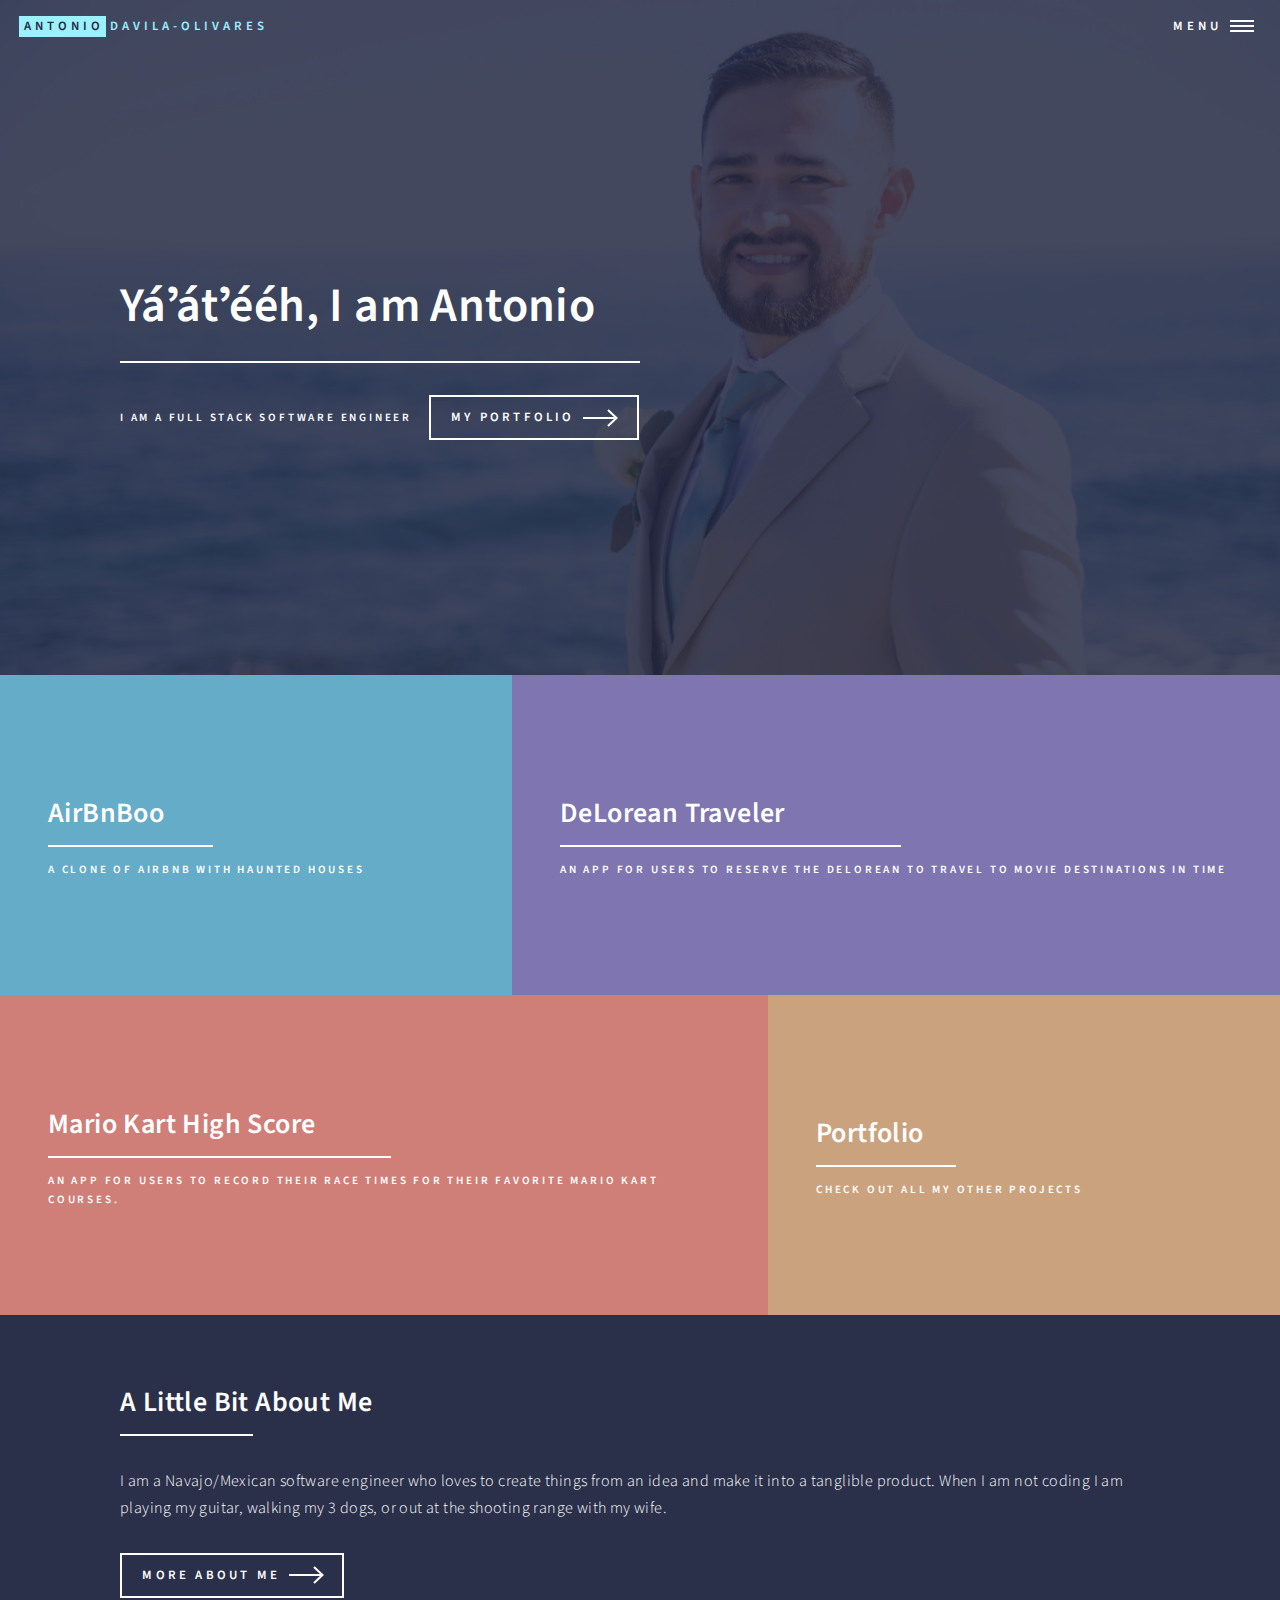
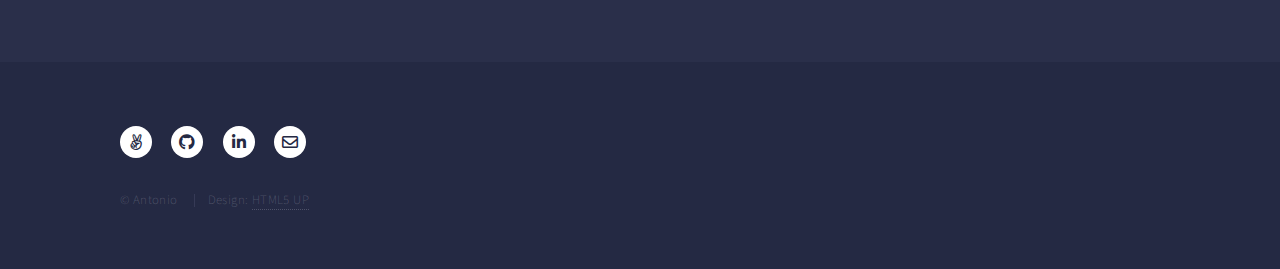
==== commit 81ba6fae: "fixed email and favicon" ====
--- a/index.html
+++ b/index.html
@@ -5,112 +5,124 @@
 	Free for personal and commercial use under the CCA 3.0 license (html5up.net/license)
 -->
 <html>
-	<head>
-		<title>Antonio Davila-Olivares</title>
-		<meta charset="utf-8" />
-		<meta name="viewport" content="width=device-width, initial-scale=1, user-scalable=no" />
-		<link rel="stylesheet" href="assets/css/main.css" />
-		<noscript><link rel="stylesheet" href="assets/css/noscript.css" /></noscript>
-	</head>
-	<body class="is-preload">
-
-		<!-- Wrapper -->
-			<div id="wrapper">
-
-				<!-- Header -->
-					<header id="header" class="alt">
-						<a href="index.html" class="logo"><strong>Antonio</strong><span>Davila-Olivares</span></a>
-						<nav>
-							<a href="#menu">Menu</a>
-						</nav>
-					</header>
-
-				<!-- Menu -->
-					<nav id="menu">
-						<ul class="links">
-							<li><a href="index.html">Home</a></li>
-							<li><a href="landing.html">Portfolio</a></li>
-							<li><a href="generic.html">About Me</a></li>
-							<li><a href="elements.html">Technologies</a></li>
-						</ul>
-					</nav>
-
-				<!-- Banner -->
-					<section id="banner" class="major">
-						<div class="inner">
-							<header class="major">
-								<h1>Yáʼátʼééh, I am Antonio</h1>
-							</header>
-							<div class="content">
-								<p>I am a full stack software engineer</p>
-								<ul class="actions">
-									<li><a href="landing.html" class="button next scrolly">My Portfolio</a></li>
-								</ul>
-							</div>
-						</div>
-					</section>
-
-				<!-- Main -->
-					<div id="main">
-
-
-						<!-- One -->
-							<section id="one" class="tiles">
-								<article>
-									<span class="image">
-										<img src="https://media1.giphy.com/media/W5rXveDngb0D6/giphy.gif?cid=ecf05e47oifpholfe19t1qh4nmz3v8sw7a6w4mc2pzwg3xkx&rid=giphy.gif&ct=g" alt="" />
-									</span>
-									<header class="major">
-										<h3><a href="https://github.com/D3vila/AirBnBoo-SoloProject" class="link">AirBnBoo</a></h3>
-										<p> A clone of Airbnb with haunted houses</p>
-									</header>
-								</article>
-								<article>
-									<span class="image">
-										<img src="https://media4.giphy.com/media/xsF1FSDbjguis/giphy.gif?cid=ecf05e475w88r92zbsj252c6mgjaj22ng791pa59imxisonp&rid=giphy.gif&ct=g" alt="" />
-									</span>
-									<header class="major">
-										<h3><a href="https://solo-project-bttf.herokuapp.com/" class="link">DeLorean Traveler</a></h3>
-										<p>an app for users to reserve the Delorean to travel to movie destinations in time</p>
-									</header>
-								</article>
-								<article>
-									<span class="image">
-										<img src="https://media3.giphy.com/media/3otPoptHYvXtDAqwxO/giphy.gif?cid=ecf05e47icu1dcdpd5lq7aym16qsueprvhxlj3joc48tbfrv&rid=giphy.gif&ct=g" alt="" />
-									</span>
-									<header class="major">
-										<h3><a href="https://mk-highscores.herokuapp.com/" class="link">Mario Kart High Score</a></h3>
-										<p>an app for users to record their race times for their favorite Mario Kart courses.</p>
-									</header>
-								</article>
-								<article>
-									<span class="image">
-										<img src="https://media4.giphy.com/media/26tn33aiTi1jkl6H6/giphy.gif?cid=ecf05e473yp33sf59au4kofpn9oe1up4dvb3ak9xywgc6qxr&rid=giphy.gif&ct=g" alt="" />
-									</span>
-									<header class="major">
-										<h3><a href="landing.html" class="link">Portfolio</a></h3>
-										<p>Check out all my other projects</p>
-									</header>
-								</article>
-							</section>
-
-						<!-- Two -->
-							<section id="two">
-								<div class="inner">
-									<header class="major">
-										<h2>A Little Bit About Me</h2>
-									</header>
-									<p>I am a Navajo/Mexican software engineer who loves to create things from an idea and make it into a tanglible product. When I am not coding I am playing my guitar, walking my 3 dogs, or out at the shooting range with my wife. </p>
-									<ul class="actions">
-										<li><a href="landing.html" class="button next">More about me</a></li>
-									</ul>
-								</div>
-							</section>
-
-					</div>
-
-				<!-- Contact -->
-					<!-- <section id="contact">
+
+<head>
+	<title>Antonio Davila-Olivares</title>
+	<meta charset="utf-8" />
+	<meta name="viewport" content="width=device-width, initial-scale=1, user-scalable=no" />
+	<link rel="stylesheet" href="assets/css/main.css" />
+	<link rel="apple-touch-icon" sizes="180x180" href="./images/apple-touch-icon.png">
+	<link rel="shortcut icon" type="image/jpg" href="./images/favicon.ico" />
+	<noscript>
+		<link rel="stylesheet" href="assets/css/noscript.css" />
+	</noscript>
+</head>
+
+<body class="is-preload">
+
+	<!-- Wrapper -->
+	<div id="wrapper">
+
+		<!-- Header -->
+		<header id="header" class="alt">
+			<a href="index.html" class="logo"><strong>Antonio</strong><span>Davila-Olivares</span></a>
+			<nav>
+				<a href="#menu">Menu</a>
+			</nav>
+		</header>
+
+		<!-- Menu -->
+		<nav id="menu">
+			<ul class="links">
+				<li><a href="index.html">Home</a></li>
+				<li><a href="landing.html">Portfolio</a></li>
+				<li><a href="generic.html">About Me</a></li>
+				<li><a href="elements.html">Technologies</a></li>
+			</ul>
+		</nav>
+
+		<!-- Banner -->
+		<section id="banner" class="major">
+			<div class="inner">
+				<header class="major">
+					<h1>Yáʼátʼééh, I am Antonio</h1>
+				</header>
+				<div class="content">
+					<p>I am a full stack software engineer</p>
+					<ul class="actions">
+						<li><a href="landing.html" class="button next scrolly">My Portfolio</a></li>
+					</ul>
+				</div>
+			</div>
+		</section>
+
+		<!-- Main -->
+		<div id="main">
+
+
+			<!-- One -->
+			<section id="one" class="tiles">
+				<article>
+					<span class="image">
+						<img src="https://media1.giphy.com/media/W5rXveDngb0D6/giphy.gif?cid=ecf05e47oifpholfe19t1qh4nmz3v8sw7a6w4mc2pzwg3xkx&rid=giphy.gif&ct=g"
+							alt="" />
+					</span>
+					<header class="major">
+						<h3><a href="https://airbnboo.herokuapp.com/" class="link">AirBnBoo</a></h3>
+						<p> A clone of Airbnb with haunted houses</p>
+					</header>
+				</article>
+				<article>
+					<span class="image">
+						<img src="https://media4.giphy.com/media/xsF1FSDbjguis/giphy.gif?cid=ecf05e475w88r92zbsj252c6mgjaj22ng791pa59imxisonp&rid=giphy.gif&ct=g"
+							alt="" />
+					</span>
+					<header class="major">
+						<h3><a href="https://solo-project-bttf.herokuapp.com/" class="link">DeLorean Traveler</a></h3>
+						<p>an app for users to reserve the Delorean to travel to movie destinations in time</p>
+					</header>
+				</article>
+				<article>
+					<span class="image">
+						<img src="https://media3.giphy.com/media/3otPoptHYvXtDAqwxO/giphy.gif?cid=ecf05e47icu1dcdpd5lq7aym16qsueprvhxlj3joc48tbfrv&rid=giphy.gif&ct=g"
+							alt="" />
+					</span>
+					<header class="major">
+						<h3><a href="https://mk-highscores.herokuapp.com/" class="link">Mario Kart High Score</a></h3>
+						<p>an app for users to record their race times for their favorite Mario Kart courses.</p>
+					</header>
+				</article>
+				<article>
+					<span class="image">
+						<img src="https://media4.giphy.com/media/26tn33aiTi1jkl6H6/giphy.gif?cid=ecf05e473yp33sf59au4kofpn9oe1up4dvb3ak9xywgc6qxr&rid=giphy.gif&ct=g"
+							alt="" />
+					</span>
+					<header class="major">
+						<h3><a href="landing.html" class="link">Portfolio</a></h3>
+						<p>Check out all my other projects</p>
+					</header>
+				</article>
+			</section>
+
+			<!-- Two -->
+			<section id="two">
+				<div class="inner">
+					<header class="major">
+						<h2>A Little Bit About Me</h2>
+					</header>
+					<p>I am a Navajo/Mexican software engineer who loves to create things from an idea and make it into
+						a tanglible product. When I am not coding I am playing my guitar, walking my 3 dogs, or out at
+						the shooting range with my wife. </p>
+					<ul class="actions">
+						<li><a href="generic.html" class="button next">More about me</a></li>
+					</ul>
+				</div>
+			</section>
+
+		</div>
+
+		<!-- Contact -->
+		<!-- <section id="contact">
 						<div class="inner">
 							<section>
 								<form method="post" action="#">
@@ -162,32 +174,40 @@
 						</div>
 					</section> -->
 
-				<!-- Footer -->
-					<footer id="footer">
-						<div class="inner">
-							<ul class="icons">
-								<!-- <li><a href="#" class="icon brands alt fa-twitter"><span class="label">Twitter</span></a></li>
+		<!-- Footer -->
+		<footer id="footer">
+			<div class="inner">
+				<ul class="icons">
+					<!-- <li><a href="#" class="icon brands alt fa-twitter"><span class="label">Twitter</span></a></li>
 								<li><a href="#" class="icon brands alt fa-facebook-f"><span class="label">Facebook</span></a></li> -->
-								<li><a href="https://angel.co/u/antonio-davila-olivares" class="icon brands alt fa-angellist"><span class="label">Angel List</span></a></li>
-								<li><a href="https://github.com/D3vila" class="icon brands alt fa-github"><span class="label">GitHub</span></a></li>
-								<li><a href="https://www.linkedin.com/in/antonio-davila-olivares-843856212/" class="icon brands alt fa-linkedin-in"><span class="label">LinkedIn</span></a></li>
-							</ul>
-							<ul class="copyright">
-								<li>&copy; Untitled</li><li>Design: <a href="https://html5up.net">HTML5 UP</a></li>
-							</ul>
-						</div>
-					</footer>
-
+					<li><a href="https://angel.co/u/antonio-davila-olivares" class="icon brands alt fa-angellist"><span
+								class="label">Angel List</span></a></li>
+					<li><a href="https://github.com/D3vila" class="icon brands alt fa-github"><span
+								class="label">GitHub</span></a></li>
+					<li><a href="https://www.linkedin.com/in/antonio-davila-olivares-843856212/"
+							class="icon brands alt fa-linkedin-in"><span class="label">LinkedIn</span></a></li>
+					<li><a href="mailto: ajd57@nau.edu" class="icon alt fas fa-envelope"><span
+								class="label">Email</span></a></li>
+
+				</ul>
+				<ul class="copyright">
+					<li>&copy; Antonio</li>
+					<li>Design: <a href="https://html5up.net">HTML5 UP</a></li>
+				</ul>
 			</div>
-
-		<!-- Scripts -->
-			<script src="assets/js/jquery.min.js"></script>
-			<script src="assets/js/jquery.scrolly.min.js"></script>
-			<script src="assets/js/jquery.scrollex.min.js"></script>
-			<script src="assets/js/browser.min.js"></script>
-			<script src="assets/js/breakpoints.min.js"></script>
-			<script src="assets/js/util.js"></script>
-			<script src="assets/js/main.js"></script>
-
-	</body>
+		</footer>
+
+	</div>
+
+	<!-- Scripts -->
+	<script src="assets/js/jquery.min.js"></script>
+	<script src="assets/js/jquery.scrolly.min.js"></script>
+	<script src="assets/js/jquery.scrollex.min.js"></script>
+	<script src="assets/js/browser.min.js"></script>
+	<script src="assets/js/breakpoints.min.js"></script>
+	<script src="assets/js/util.js"></script>
+	<script src="assets/js/main.js"></script>
+
+</body>
+
 </html>
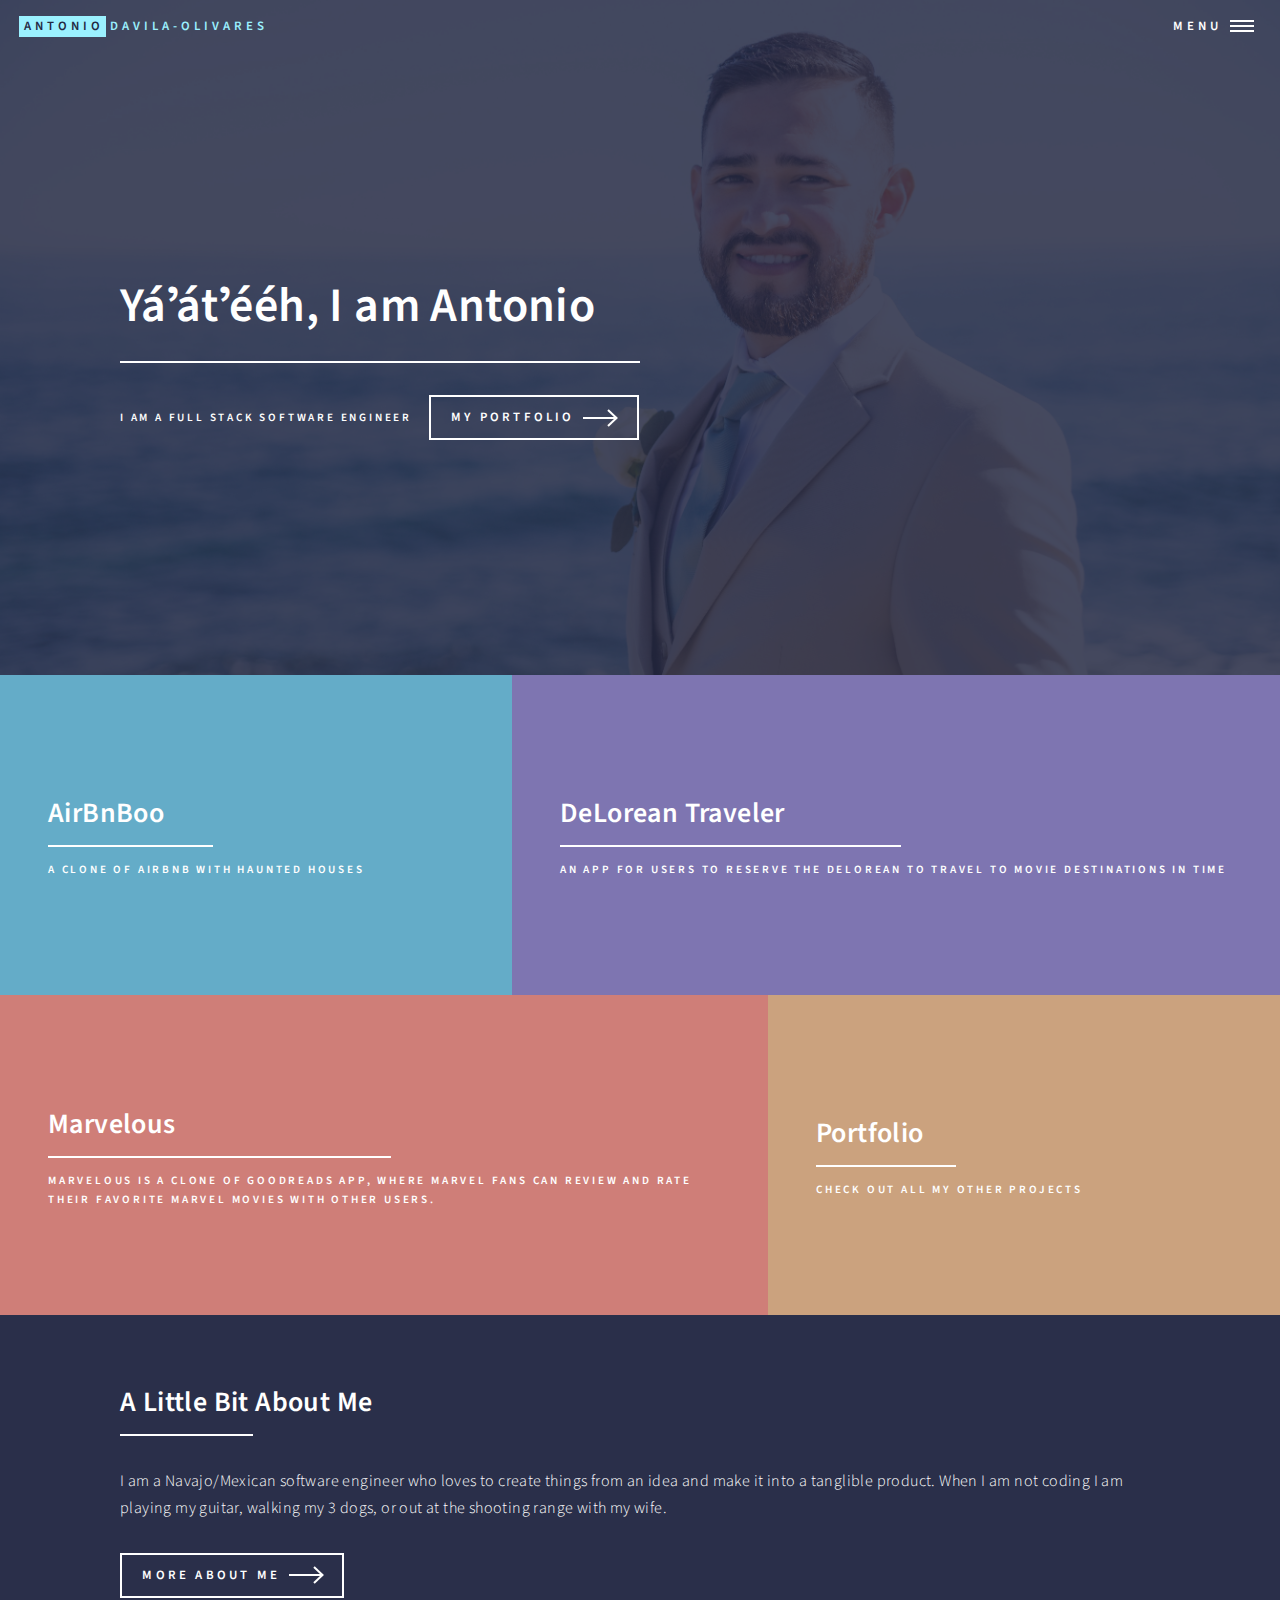
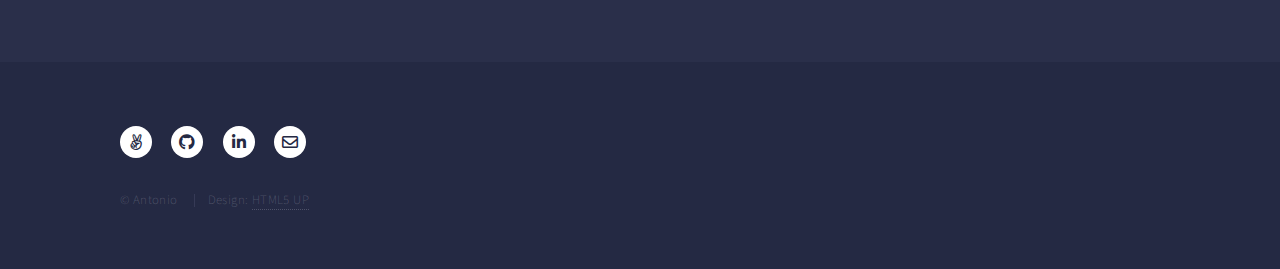
==== commit f0b3fc38: "updated airbnboo" ====
--- a/index.html
+++ b/index.html
@@ -84,12 +84,12 @@
 				</article>
 				<article>
 					<span class="image">
-						<img src="https://media3.giphy.com/media/3otPoptHYvXtDAqwxO/giphy.gif?cid=ecf05e47icu1dcdpd5lq7aym16qsueprvhxlj3joc48tbfrv&rid=giphy.gif&ct=g"
-							alt="" />
-					</span>
-					<header class="major">
-						<h3><a href="https://mk-highscores.herokuapp.com/" class="link">Mario Kart High Score</a></h3>
-						<p>an app for users to record their race times for their favorite Mario Kart courses.</p>
+						<img src="https://media1.giphy.com/media/OPOIcmwa6Ew2A/giphy.gif?cid=ecf05e47pstxxkk7er5nni14mjgwakg8ypoxxe2wm7aqyvcl&rid=giphy.gif&ct=g"
+							alt="" />
+					</span>
+					<header class="major">
+						<h3><a href="https://marvelousreviews.herokuapp.com/" class="link">Marvelous</a></h3>
+						<p>Marvelous is a clone of Goodreads app, where Marvel fans can review and rate their favorite Marvel Movies with other users.</p>
 					</header>
 				</article>
 				<article>
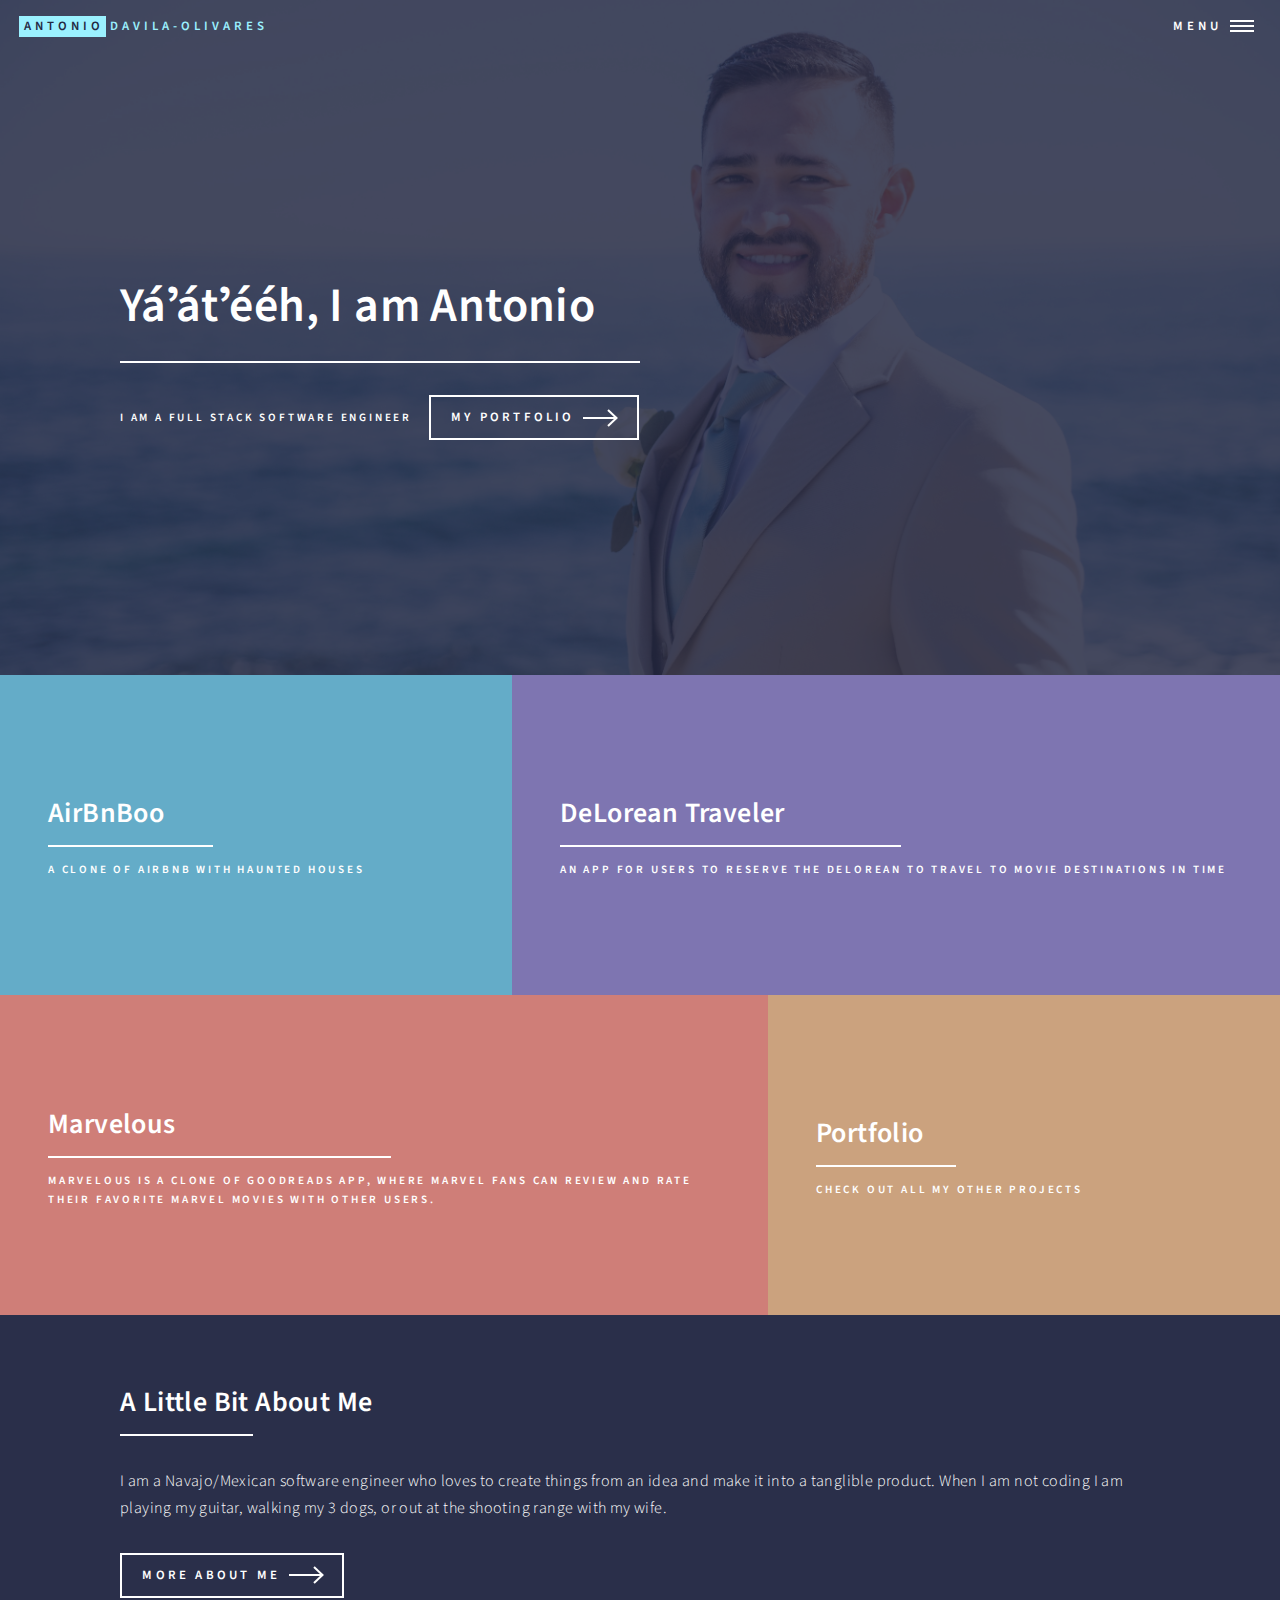
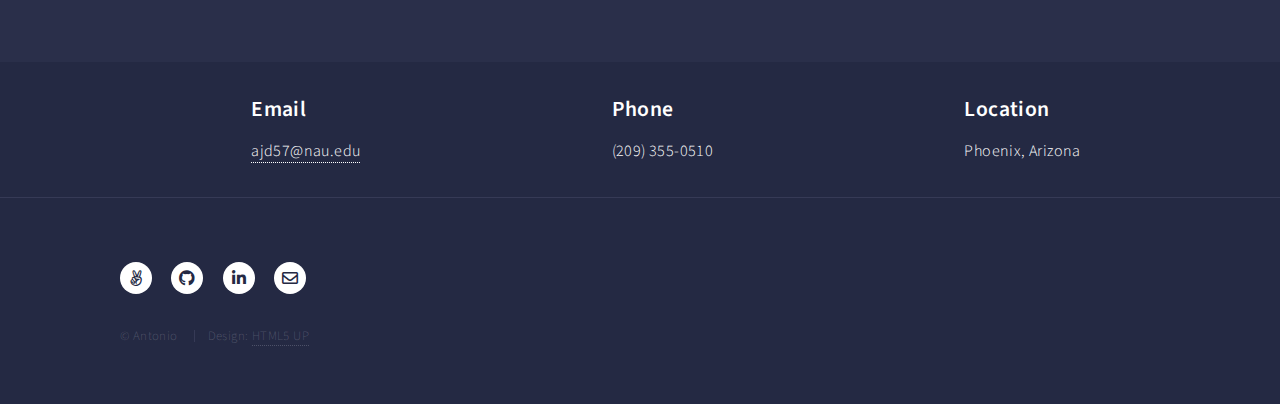
==== commit df089d5f: "updated information footer and linked resume" ====
--- a/index.html
+++ b/index.html
@@ -9,6 +9,10 @@
 <head>
 	<title>Antonio Davila-Olivares</title>
 	<meta charset="utf-8" />
+	<meta property='og:title' content='Portfolio Site'/>
+    <meta property='og:image' content='https://i.imgur.com/MKmtrxK.png'/>
+    <meta property='og:description' content='Hello, My name is Antonio Davila-Olivares. Software Engineer from Arizona.'/>
+    <meta property='og:url' content='http://www.antoniodavila-olivares.com/'/>
 	<meta name="viewport" content="width=device-width, initial-scale=1, user-scalable=no" />
 	<link rel="stylesheet" href="assets/css/main.css" />
 	<link rel="apple-touch-icon" sizes="180x180" href="./images/apple-touch-icon.png">
@@ -122,9 +126,9 @@
 		</div>
 
 		<!-- Contact -->
-		<!-- <section id="contact">
-						<div class="inner">
-							<section>
+		<section id="contact">
+						<!-- <div class="inner"> -->
+							<!-- <section>
 								<form method="post" action="#">
 									<div class="fields">
 										<div class="field half">
@@ -145,34 +149,34 @@
 										<li><input type="reset" value="Clear" /></li>
 									</ul>
 								</form>
-							</section>
-							<section class="split">
+							</section> -->
+							<!-- <section class="split"> -->
 								<section>
 									<div class="contact-method">
-										<span class="icon solid alt fa-envelope"></span>
+										<!-- <span class="icon solid alt fa-envelope"></span> -->
 										<h3>Email</h3>
-										<a href="#">information@untitled.tld</a>
+										<a href="mailto: ajd57@nau.edu">ajd57@nau.edu</a>
 									</div>
 								</section>
 								<section>
 									<div class="contact-method">
-										<span class="icon solid alt fa-phone"></span>
+										<!-- <span class="icon solid alt fa-phone"></span> -->
 										<h3>Phone</h3>
-										<span>(000) 000-0000 x12387</span>
+										<span>(209) 355-0510</span>
 									</div>
 								</section>
 								<section>
 									<div class="contact-method">
-										<span class="icon solid alt fa-home"></span>
-										<h3>Address</h3>
-										<span>1234 Somewhere Road #5432<br />
-										Nashville, TN 00000<br />
-										United States of America</span>
+										<!-- <span class="icon solid alt fa-home"></span> -->
+										<h3>Location</h3>
+										<span>
+										Phoenix, Arizona <br />
+										</span>
 									</div>
 								</section>
-							</section>
-						</div>
-					</section> -->
+							<!-- </section> -->
+						<!-- </div> -->
+					</section>
 
 		<!-- Footer -->
 		<footer id="footer">
--- a/assets/css/main.css
+++ b/assets/css/main.css
@@ -3625,33 +3625,38 @@
 
 	#contact {
 		border-bottom: solid 1px rgba(212, 212, 255, 0.1);
+		margin-top: 30px;
+		/* margin-left: -140px; */
 		overflow-x: hidden;
-	}
-
-		#contact > .inner {
+		display: flex;
+		width: 100%;
+		justify-content: space-evenly;
+	}
+
+		/* #contact > .inner {
 			display: -moz-flex;
 			display: -webkit-flex;
 			display: -ms-flex;
 			display: flex;
 			padding: 0 !important;
-		}
-
-			#contact > .inner > :nth-child(2n - 1) {
+		} */
+
+			/* #contact > .inner > :nth-child(2n - 1) {
 				padding: 4em 3em 2em 0 ;
 				border-right: solid 1px rgba(212, 212, 255, 0.1);
 				width: 60%;
-			}
-
-			#contact > .inner > :nth-child(2n) {
+			} */
+
+			/* #contact > .inner > :nth-child(2n) {
 				padding-left: 3em;
 				width: 40%;
-			}
-
-			#contact > .inner > .split {
+			} */
+
+			/* #contact > .inner > .split {
 				padding: 0;
-			}
-
-				#contact > .inner > .split > * {
+			} */
+
+				/* #contact > .inner > .split > * {
 					padding: 3em 0 1em 3em ;
 					position: relative;
 				}
@@ -3668,7 +3673,7 @@
 
 				#contact > .inner > .split > :first-child:before {
 					display: none;
-				}
+				} */
 
 		@media screen and (max-width: 980px) {
 
@@ -3950,3 +3955,10 @@
 			opacity: 1;
 			visibility: visible;
 		}
+.resumeButton {
+	display: flex;
+	justify-content: center;
+	align-items: center;
+	margin-bottom: 100px;
+	margin-top: -50px;
+}
